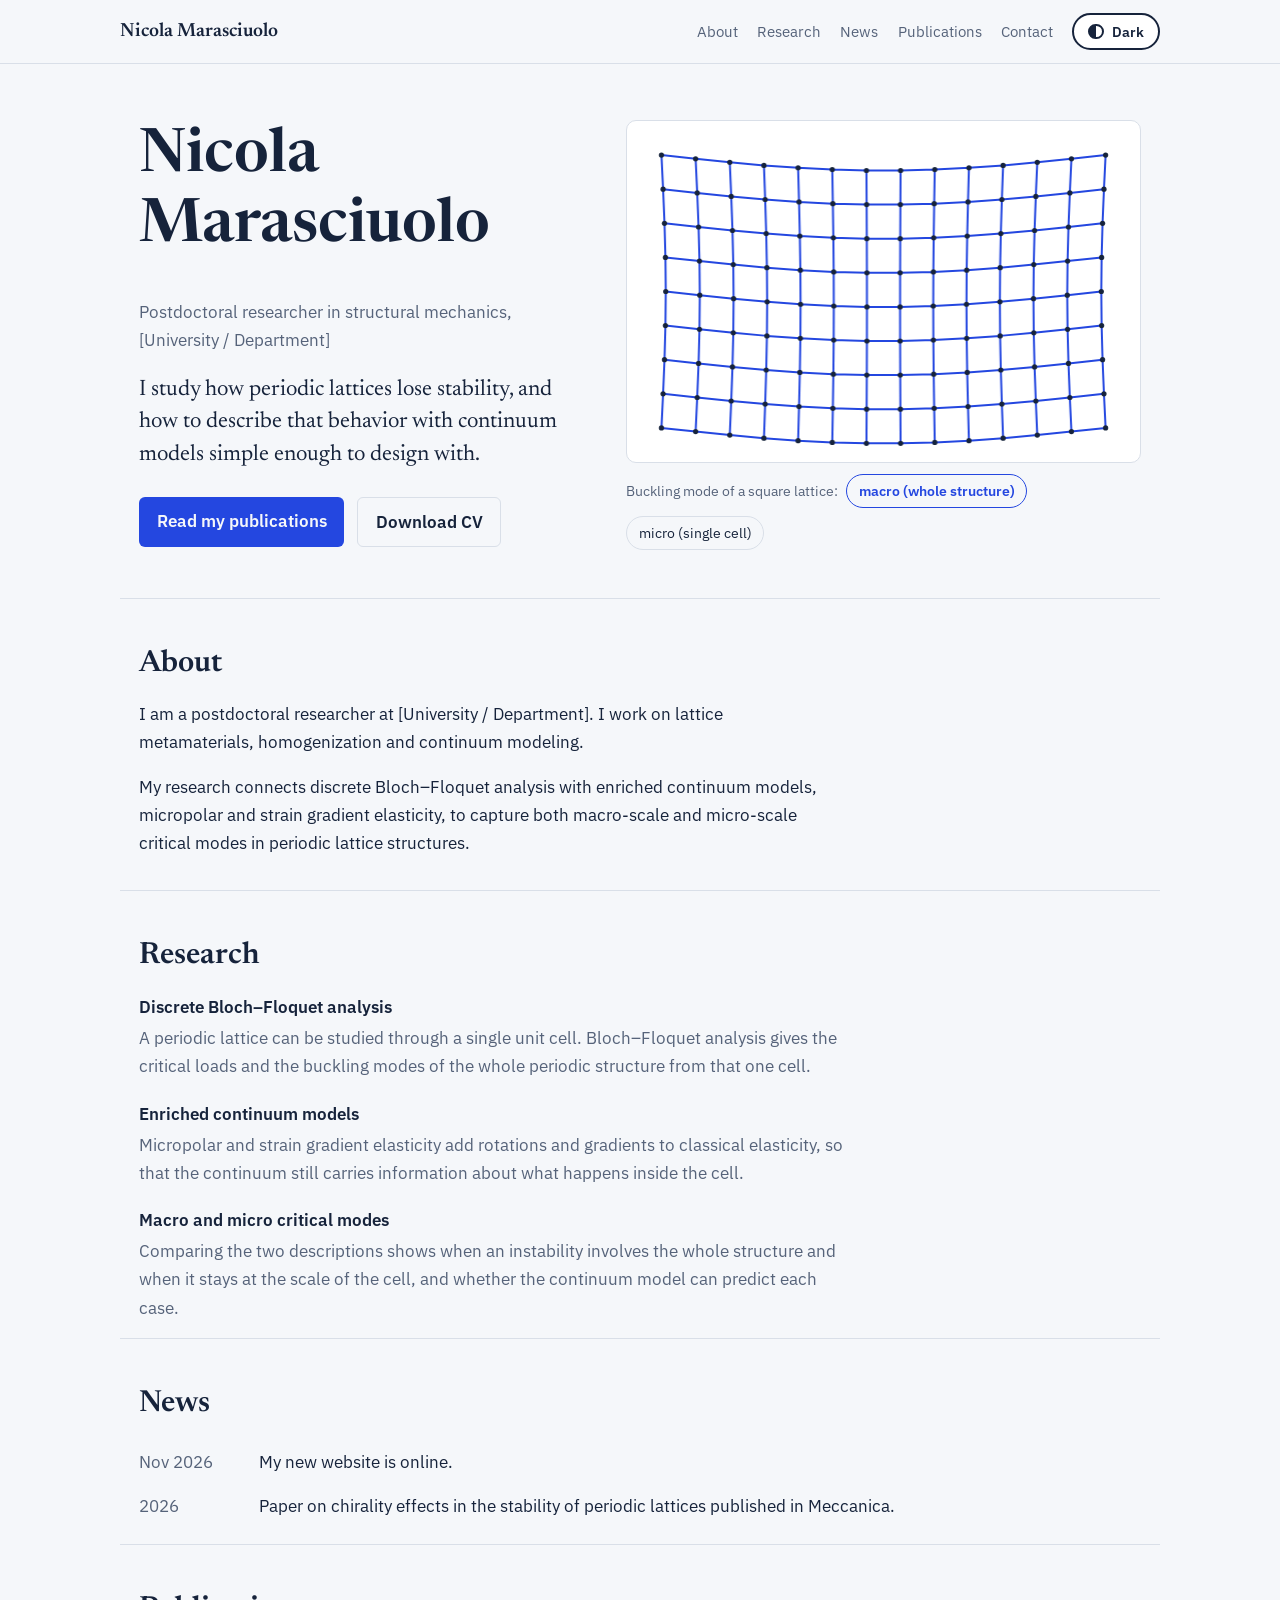
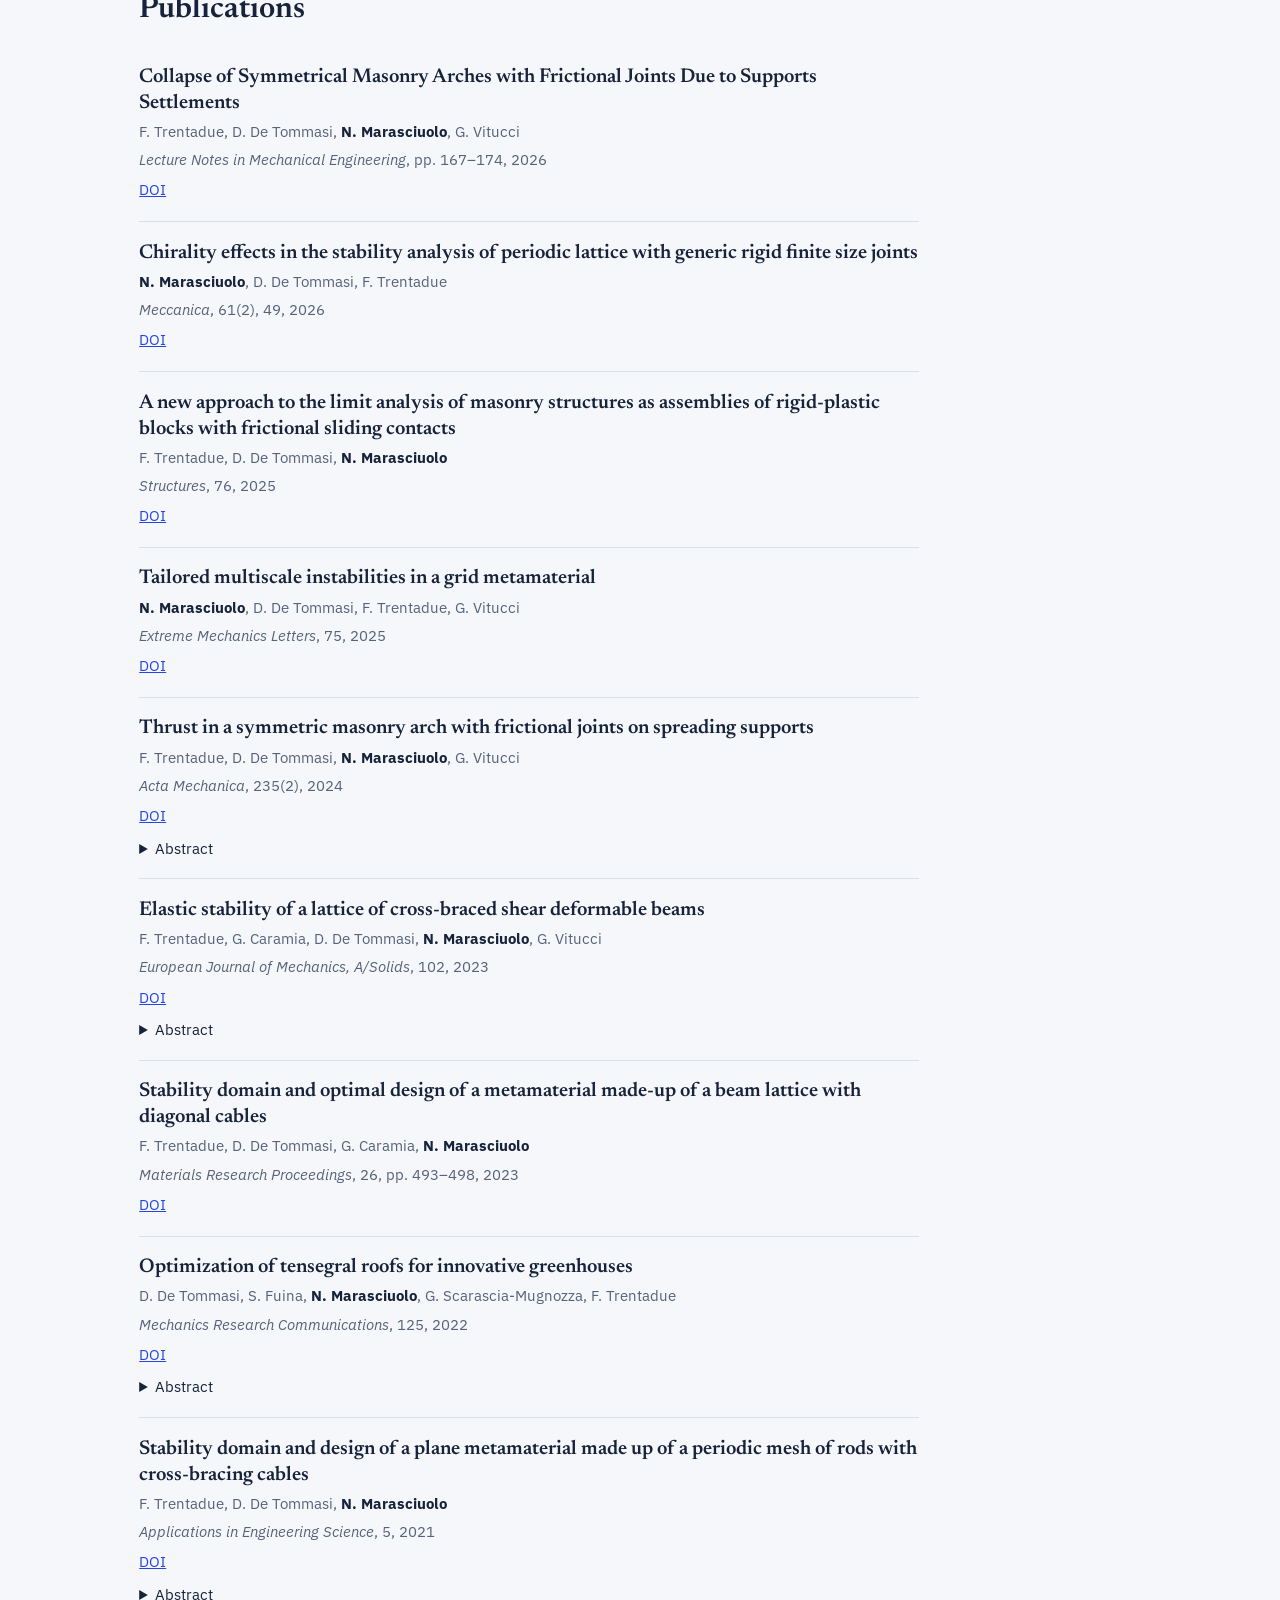
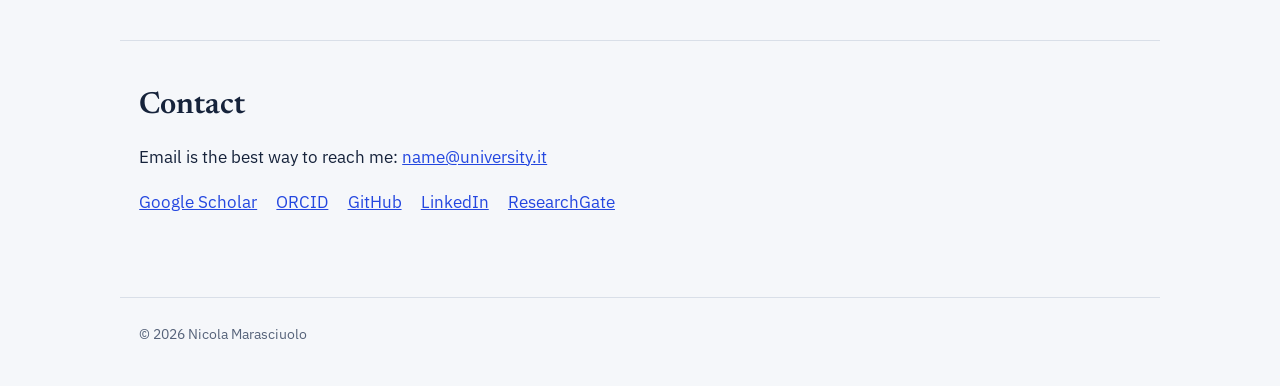
==== index.html @ 063fc4da "Add files via upload" ====
<!DOCTYPE html>
<html lang="en">
<head>
<meta charset="utf-8">
<meta name="viewport" content="width=device-width, initial-scale=1">
<title>Nicola Marasciuolo</title>
<meta name="description" content="Postdoctoral researcher in structural mechanics: lattice metamaterials, homogenization, continuum modeling.">
<script>try{document.documentElement.dataset.theme=localStorage.getItem("tema")||(matchMedia("(prefers-color-scheme:dark)").matches?"dark":"light")}catch(e){document.documentElement.dataset.theme="light"}</script>
<link rel="preconnect" href="https://fonts.googleapis.com">
<link rel="preconnect" href="https://fonts.gstatic.com" crossorigin>
<link href="https://fonts.googleapis.com/css2?family=IBM+Plex+Sans:wght@400;500;600&family=Newsreader:opsz,wght@6..72,400;6..72,600&display=swap" rel="stylesheet">
<link rel="stylesheet" href="style.css?v=3">
</head>
<body>
<header class="nav">
  <a class="brand" href="#top">Nicola Marasciuolo</a>
  <nav>
    <a href="#about">About</a>
    <a href="#research">Research</a>
    <a href="#news">News</a>
    <a href="#publications">Publications</a>
    <a href="#contact">Contact</a>
    <button id="theme" type="button" aria-label="Switch between light and dark theme"><span class="ico"></span><span id="theme-label">Dark</span></button>
  </nav>
</header>

<main id="top">
  <section class="hero">
    <div class="hero-text">
      <h1>Nicola Marasciuolo</h1>
      <p class="role">Postdoctoral researcher in structural mechanics, [University / Department]</p>
      <p class="lead">I study how periodic lattices lose stability, and how to describe that behavior with continuum models simple enough to design with.</p>
      <p class="actions">
        <a class="btn" href="#publications">Read my publications</a>
        <a class="btn ghost" href="assets/cv.pdf">Download CV</a>
      </p>
    </div>
    <figure class="hero-fig">
      <canvas id="lattice" role="img" aria-label="Animation of a square lattice buckling in a long-wavelength mode or in a cell-scale mode"></canvas>
      <figcaption>
        <span>Buckling mode of a square lattice:</span>
        <button class="mode macro" aria-pressed="true" data-mode="macro">macro (whole structure)</button>
        <button class="mode micro" aria-pressed="false" data-mode="micro">micro (single cell)</button>
      </figcaption>
    </figure>
  </section>

  <section id="about" class="block about">
    <h2>About</h2>
    <div class="about-grid">
      <img src="assets/img/foto.jpg" alt="Portrait of Nicola Marasciuolo" class="photo" onerror="this.style.display='none'">
      <div>
        <p>I am a postdoctoral researcher at [University / Department]. I work on lattice metamaterials, homogenization and continuum modeling.</p>
        <p>My research connects discrete Bloch–Floquet analysis with enriched continuum models, micropolar and strain gradient elasticity, to capture both macro-scale and micro-scale critical modes in periodic lattice structures.</p>
      </div>
    </div>
  </section>

  <section id="research" class="block">
    <h2>Research</h2>
    <dl class="topics">
      <dt>Discrete Bloch–Floquet analysis</dt>
      <dd>A periodic lattice can be studied through a single unit cell. Bloch–Floquet analysis gives the critical loads and the buckling modes of the whole periodic structure from that one cell.</dd>
      <dt>Enriched continuum models</dt>
      <dd>Micropolar and strain gradient elasticity add rotations and gradients to classical elasticity, so that the continuum still carries information about what happens inside the cell.</dd>
      <dt>Macro and micro critical modes</dt>
      <dd>Comparing the two descriptions shows when an instability involves the whole structure and when it stays at the scale of the cell, and whether the continuum model can predict each case.</dd>
    </dl>
  </section>

  <section id="news" class="block">
    <h2>News</h2>
    <ul id="news-list" class="news"></ul>
  </section>

  <section id="publications" class="block">
    <h2>Publications</h2>
    <ol id="pub-list" class="pubs"></ol>
  </section>

  <section id="contact" class="block">
    <h2>Contact</h2>
    <p>Email is the best way to reach me: <a href="mailto:name@university.it">name@university.it</a></p>
    <p class="links">
      <a href="https://scholar.google.com/">Google Scholar</a>
      <a href="https://orcid.org/">ORCID</a>
      <a href="https://github.com/">GitHub</a>
      <a href="https://www.linkedin.com/">LinkedIn</a>
      <a href="https://www.researchgate.net/">ResearchGate</a>
    </p>
  </section>
</main>

<footer>© <span id="year"></span> Nicola Marasciuolo</footer>
<script src="dati.js?v=3"></script>
<script src="script.js?v=3"></script>
</body>
</html>
---- style.css ----
:root{--bg:#F5F7FA;--panel:#FFFFFF;--ink:#16233B;--muted:#56637A;--line:#D9DFE8;--macro:#2447E0;--micro:#0C8F7E;--max:1040px}
[data-theme=dark]{--bg:#0F1726;--panel:#162037;--ink:#E7ECF6;--muted:#9AA7BF;--line:#26324D;--macro:#8AA4FF;--micro:#3FD1B8}
*{box-sizing:border-box}
html{scroll-behavior:smooth;scroll-padding-top:70px}
body{margin:0;background:var(--bg);color:var(--ink);font:400 1.0625rem/1.65 "IBM Plex Sans",system-ui,sans-serif}
a{color:var(--macro)}
a:focus-visible,button:focus-visible{outline:3px solid var(--macro);outline-offset:3px}
h1,h2{font-family:Newsreader,Georgia,serif;font-weight:600;line-height:1.15;margin:0 0 .6em}
h1{font-size:clamp(2.4rem,6vw,3.8rem)}
h2{font-size:1.9rem}
.nav{position:sticky;top:0;z-index:5;display:flex;justify-content:space-between;align-items:center;gap:1rem;flex-wrap:wrap;padding:.8rem max(1.2rem,calc((100% - var(--max))/2));background:var(--bg);border-bottom:1px solid var(--line)}
.brand{font-family:Newsreader,Georgia,serif;font-weight:600;font-size:1.2rem;color:var(--ink);text-decoration:none}
.nav nav{display:flex;gap:1.2rem;align-items:center;flex-wrap:wrap}
.nav nav a{color:var(--muted);text-decoration:none;font-size:.95rem}
.nav nav a:hover{color:var(--ink)}
#theme{display:inline-flex;align-items:center;gap:.5rem;font:inherit;font-size:.9rem;font-weight:600;padding:.3rem .9rem;border-radius:99px;border:2px solid var(--ink);background:var(--panel);color:var(--ink);cursor:pointer}
#theme:hover{border-color:var(--macro);color:var(--macro)}
#theme .ico{width:.95rem;height:.95rem;border-radius:50%;border:2px solid currentColor;background:linear-gradient(90deg,currentColor 50%,transparent 50%)}
main>section{max-width:var(--max);margin:0 auto;padding:0 1.2rem}
.hero{display:grid;grid-template-columns:1fr 1.15fr;gap:2.5rem;align-items:center;padding-top:3.5rem!important;padding-bottom:3rem!important}
.role{color:var(--muted);margin:0 0 1.2rem}
.lead{font-family:Newsreader,Georgia,serif;font-size:1.4rem;line-height:1.45;margin:0 0 1.6rem}
.actions{display:flex;gap:.8rem;flex-wrap:wrap;margin:0}
.btn{display:inline-block;padding:.65rem 1.1rem;border-radius:6px;background:var(--macro);color:var(--bg);font-weight:600;text-decoration:none}
.btn.ghost{background:transparent;color:var(--ink);border:1px solid var(--line)}
.btn:hover{filter:brightness(1.1)}
.hero-fig{margin:0}
#lattice{width:100%;aspect-ratio:3/2;display:block;background:var(--panel);border:1px solid var(--line);border-radius:10px}
figcaption{display:flex;flex-wrap:wrap;gap:.5rem;align-items:center;margin-top:.7rem;font-size:.9rem;color:var(--muted)}
.mode{font:inherit;font-size:.9rem;padding:.25rem .7rem;border-radius:99px;border:1px solid var(--line);background:transparent;color:var(--ink);cursor:pointer}
.mode.macro[aria-pressed=true]{border-color:var(--macro);color:var(--macro);font-weight:600}
.mode.micro[aria-pressed=true]{border-color:var(--micro);color:var(--micro);font-weight:600}
.block{padding-top:3rem!important;padding-bottom:1rem!important;border-top:1px solid var(--line)}
.about-grid{display:flex;gap:2rem;align-items:flex-start}
.about-grid p{margin-top:0;max-width:68ch}
.photo{width:180px;height:180px;object-fit:cover;border-radius:10px;flex:none}
.topics{margin:0;max-width:72ch}
.topics dt{font-weight:600;margin-top:1.2rem}
.topics dd{margin:.2rem 0 0;color:var(--muted)}
.news,.pubs{list-style:none;margin:0;padding:0;max-width:78ch}
.news li{display:grid;grid-template-columns:6.5rem 1fr;gap:1rem;padding:.5rem 0}
.news time{color:var(--muted)}
.pubs li{padding:1.1rem 0;border-bottom:1px solid var(--line)}
.pubs li:last-child{border-bottom:0}
.pub-title{font-family:Newsreader,Georgia,serif;font-size:1.25rem;font-weight:600;line-height:1.3}
.pub-meta{color:var(--muted);font-size:.95rem;margin:.2rem 0}
.pub-meta strong{color:var(--ink)}
.pub-links a{margin-right:1rem;font-size:.95rem}
details{margin-top:.4rem;color:var(--muted);font-size:.95rem}
summary{cursor:pointer;color:var(--ink)}
.links{display:flex;gap:1.2rem;flex-wrap:wrap}
footer{max-width:var(--max);margin:3rem auto 0;padding:1.5rem 1.2rem 2.5rem;color:var(--muted);font-size:.9rem;border-top:1px solid var(--line)}
@media (max-width:760px){.hero{grid-template-columns:1fr}.about-grid{flex-direction:column}.news li{grid-template-columns:1fr;gap:0}}
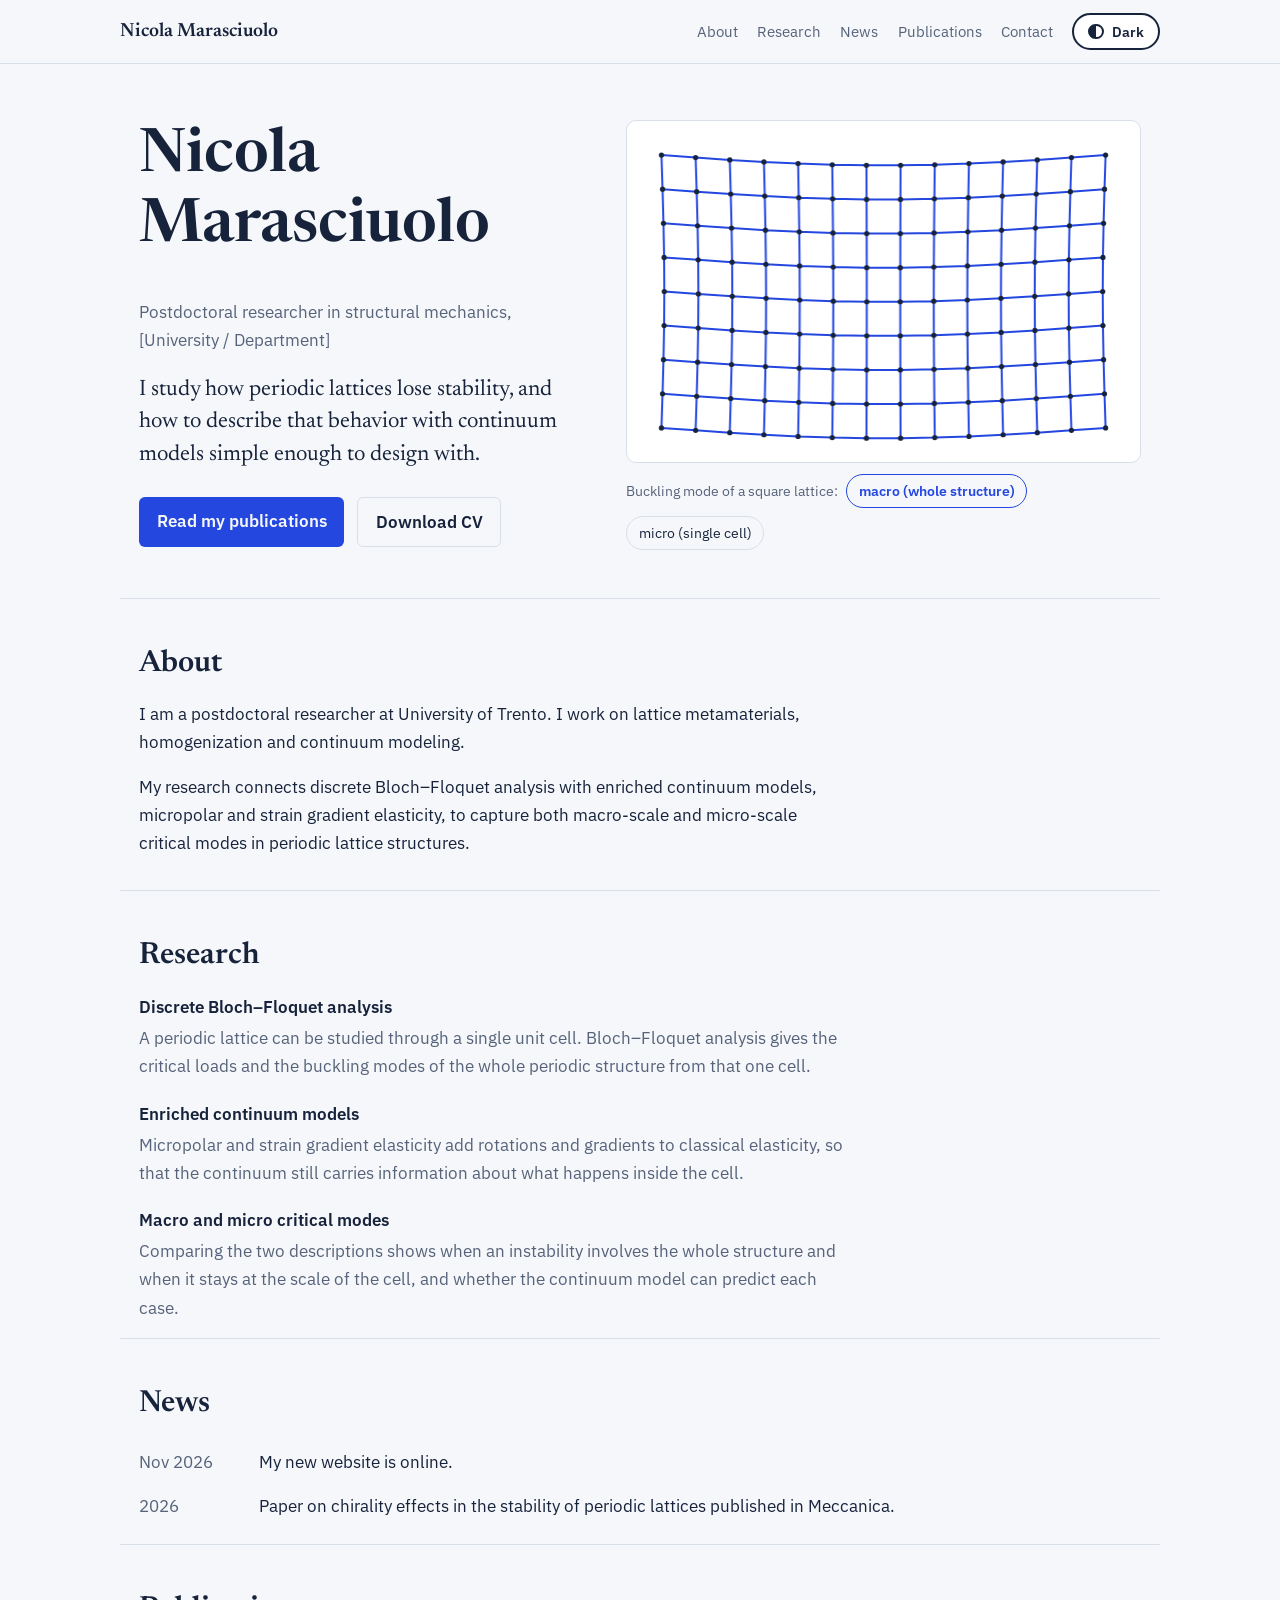
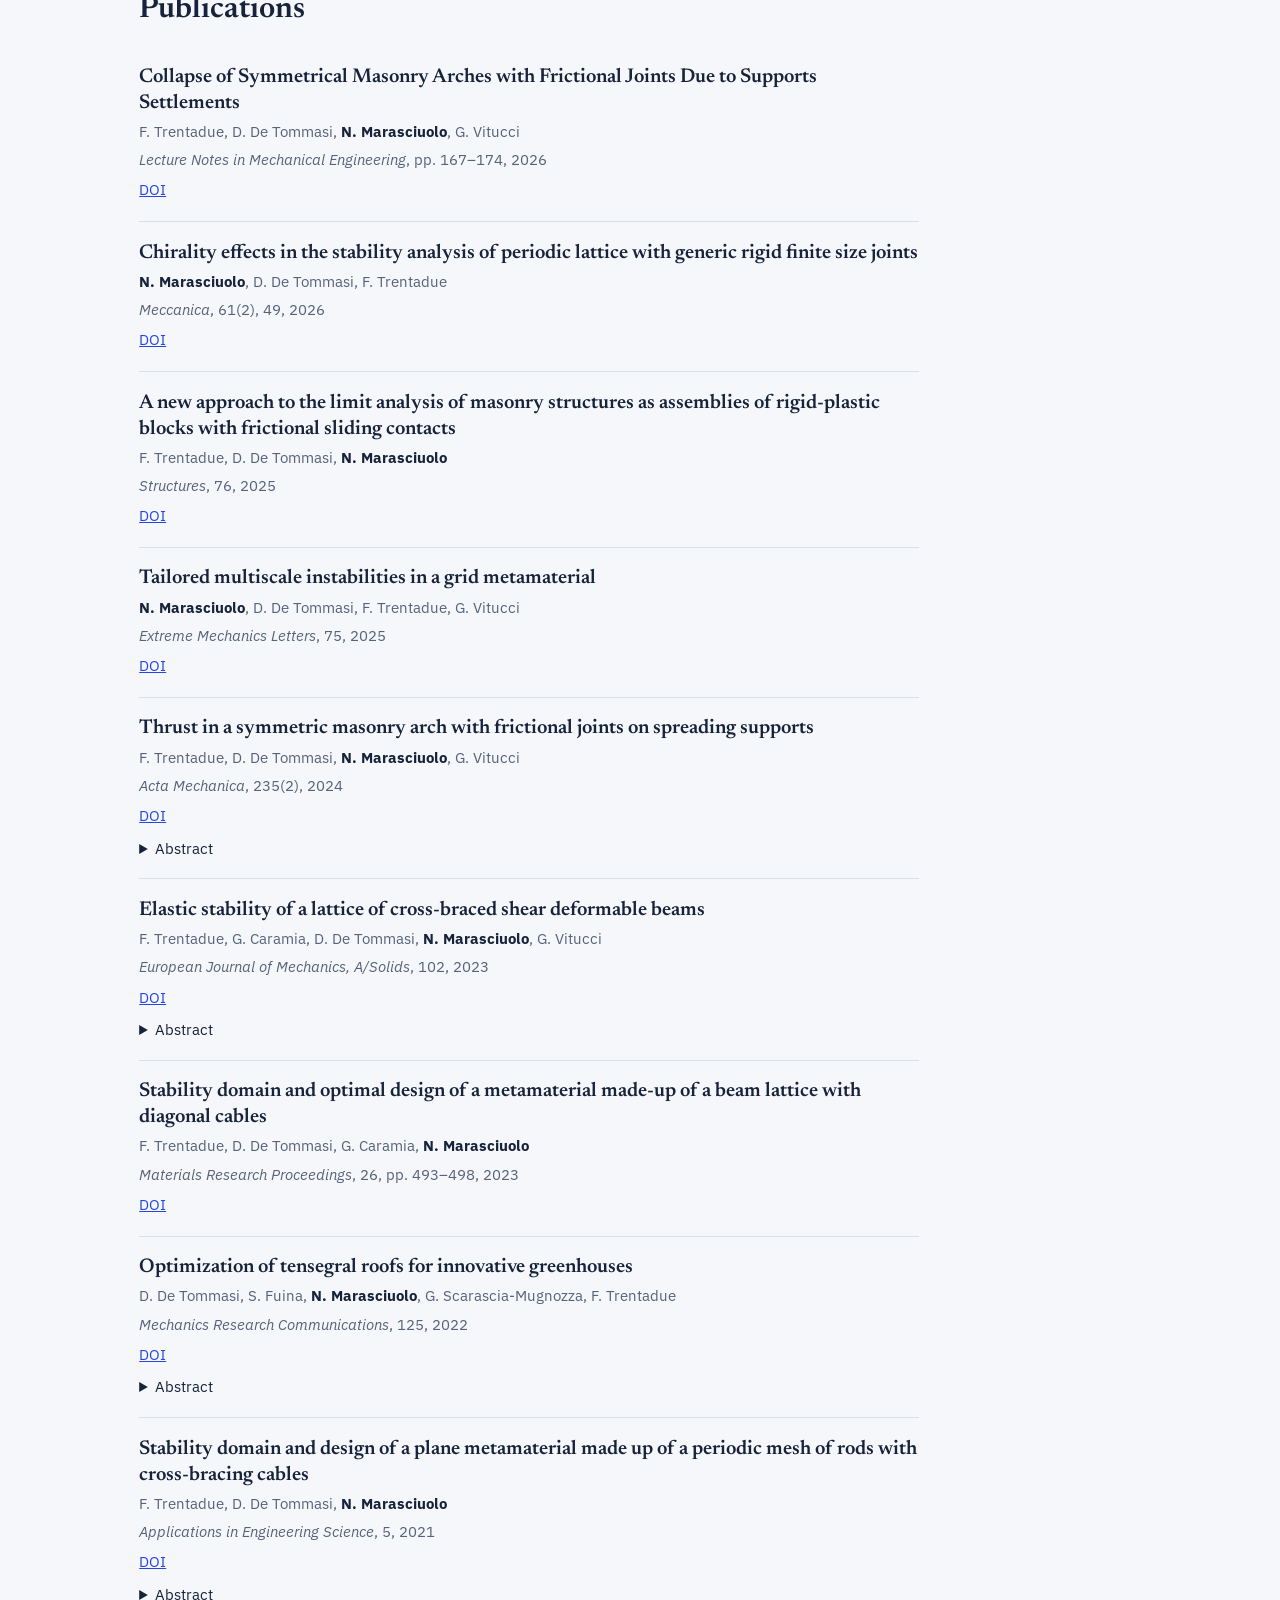
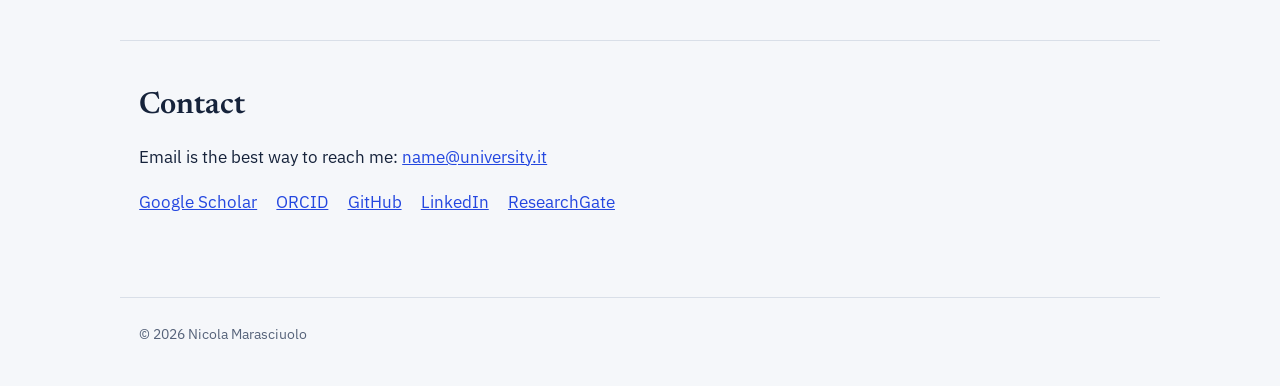
==== commit 5efd13cd: "Add files via upload" ====
--- a/index.html
+++ b/index.html
@@ -50,7 +50,7 @@
     <div class="about-grid">
       <img src="assets/img/foto.jpg" alt="Portrait of Nicola Marasciuolo" class="photo" onerror="this.style.display='none'">
       <div>
-        <p>I am a postdoctoral researcher at [University / Department]. I work on lattice metamaterials, homogenization and continuum modeling.</p>
+        <p>I am a postdoctoral researcher at University of Trento. I work on lattice metamaterials, homogenization and continuum modeling.</p>
         <p>My research connects discrete Bloch–Floquet analysis with enriched continuum models, micropolar and strain gradient elasticity, to capture both macro-scale and micro-scale critical modes in periodic lattice structures.</p>
       </div>
     </div>
@@ -82,11 +82,11 @@
     <h2>Contact</h2>
     <p>Email is the best way to reach me: <a href="mailto:name@university.it">name@university.it</a></p>
     <p class="links">
-      <a href="https://scholar.google.com/">Google Scholar</a>
-      <a href="https://orcid.org/">ORCID</a>
-      <a href="https://github.com/">GitHub</a>
-      <a href="https://www.linkedin.com/">LinkedIn</a>
-      <a href="https://www.researchgate.net/">ResearchGate</a>
+      <a href="https://scholar.google.com/citations?user=6_VzYNsAAAAJ&hl=en&oi=ao/">Google Scholar</a>
+      <a href="https://orcid.org/0000-0002-2807-3899">ORCID</a>
+      <a href="https://github.com/NicolaMarasciuolo">GitHub</a>
+      <a href="https://www.linkedin.com/in/nicola-marasciuolo-9916451b7/">LinkedIn</a>
+      <a href="https://www.researchgate.net/profile/Nicola-Marasciuolo?ev=hdr_xprf/">ResearchGate</a>
     </p>
   </section>
 </main>
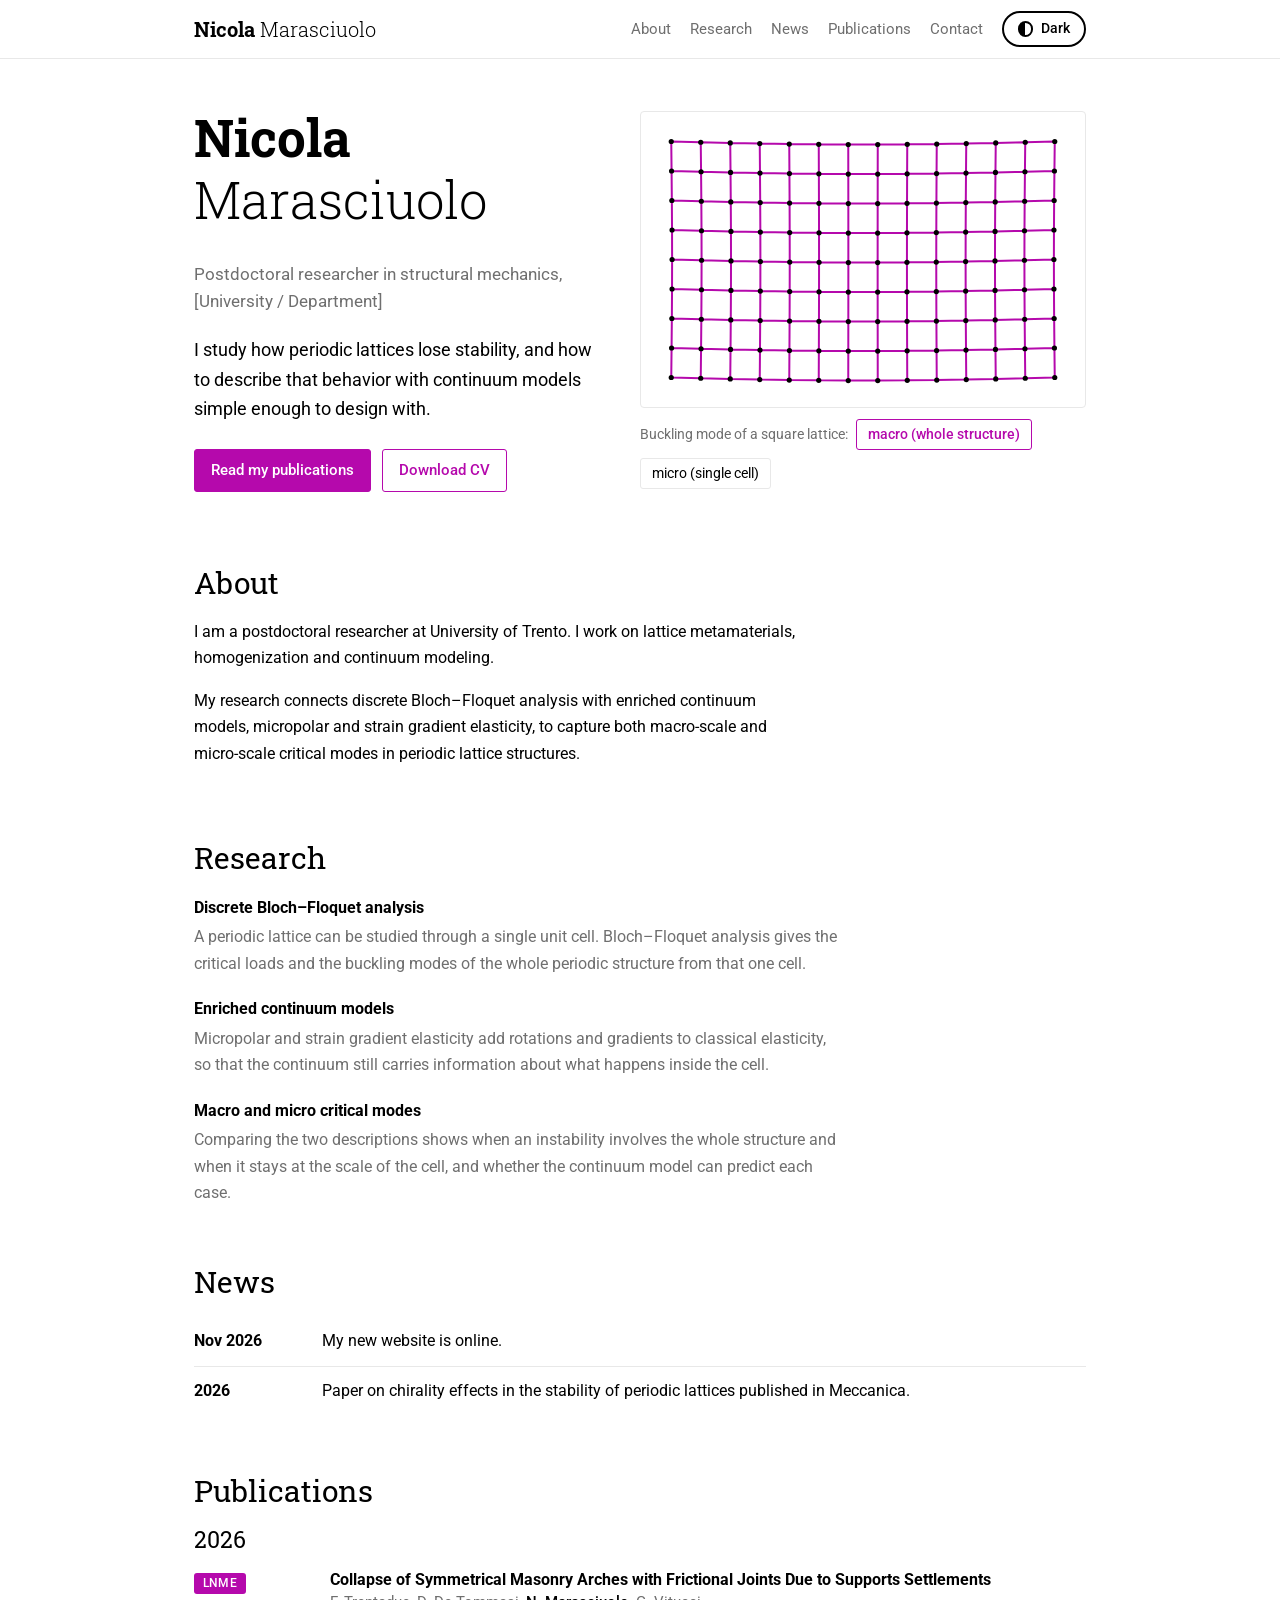
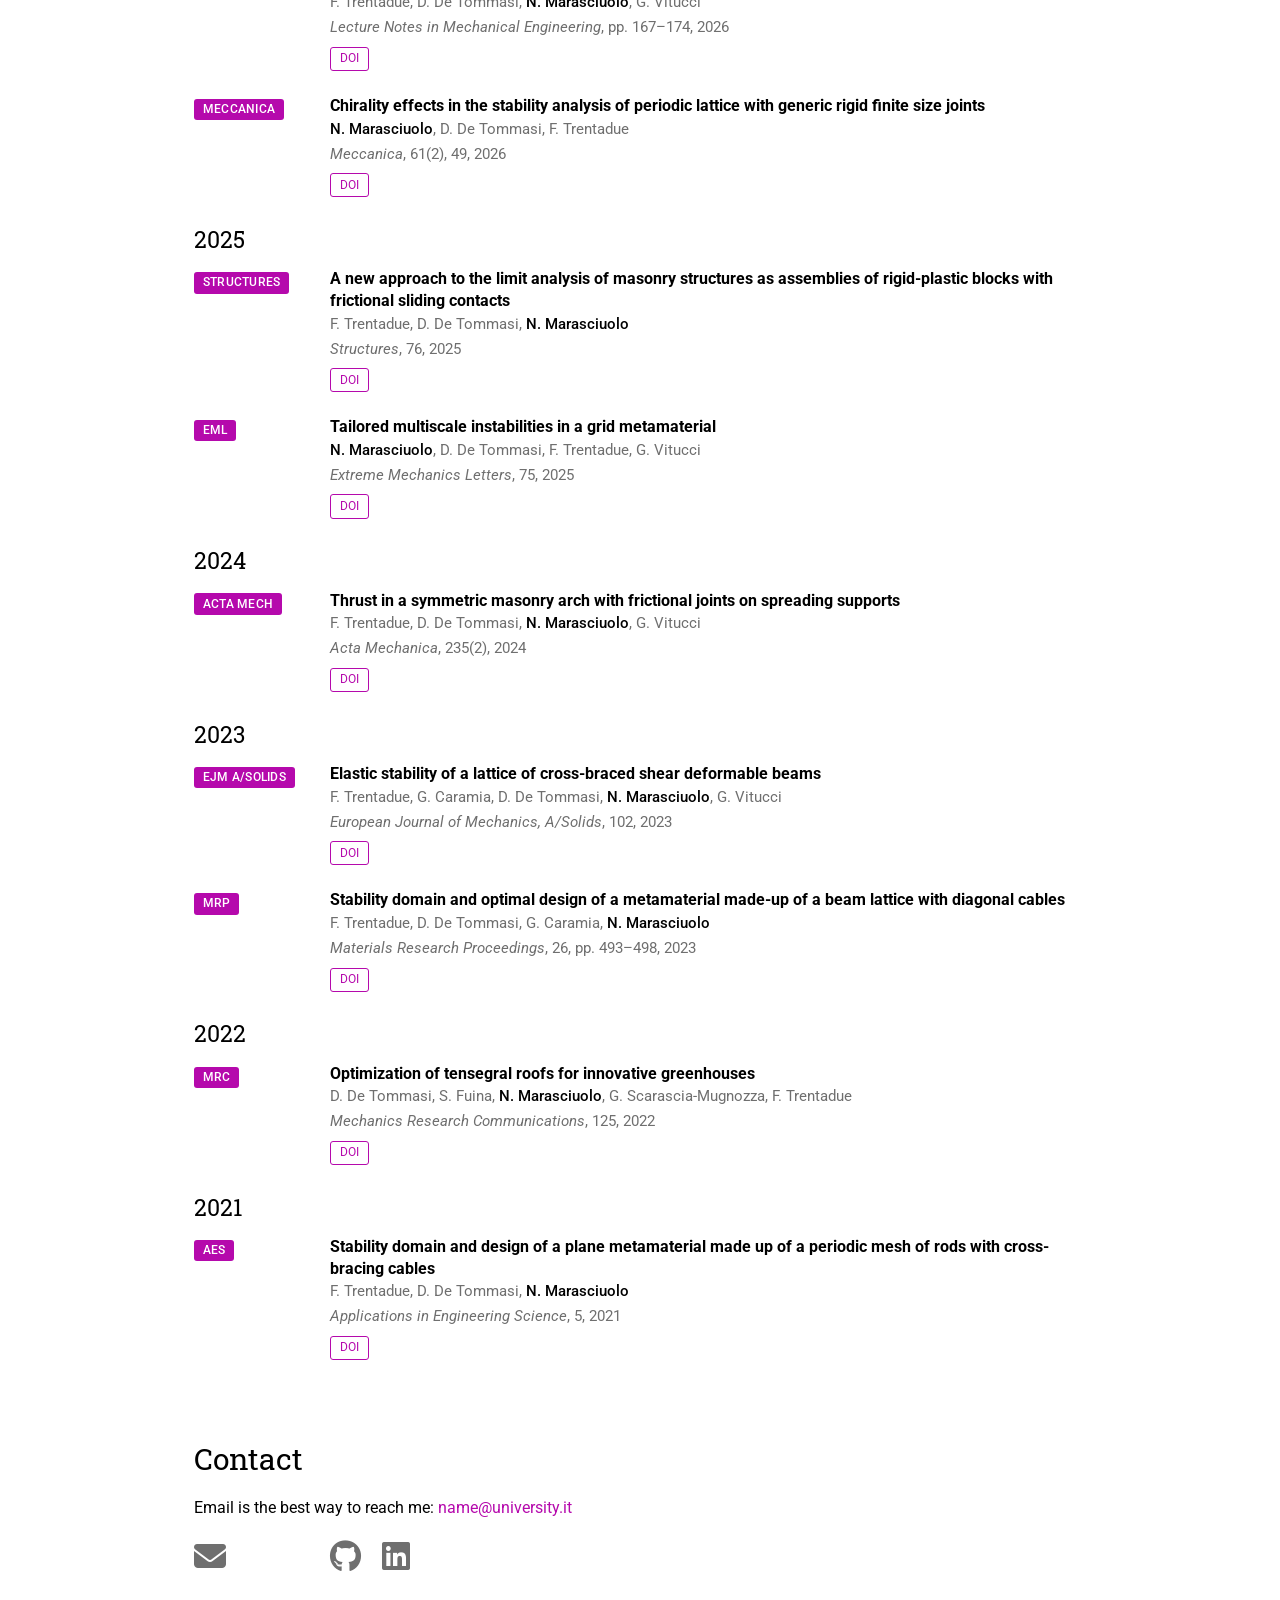
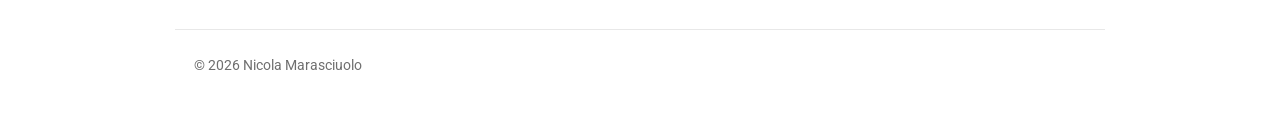
==== commit d14c0f92: "Add files via upload" ====
--- a/index.html
+++ b/index.html
@@ -8,12 +8,14 @@
 <script>try{document.documentElement.dataset.theme=localStorage.getItem("tema")||(matchMedia("(prefers-color-scheme:dark)").matches?"dark":"light")}catch(e){document.documentElement.dataset.theme="light"}</script>
 <link rel="preconnect" href="https://fonts.googleapis.com">
 <link rel="preconnect" href="https://fonts.gstatic.com" crossorigin>
-<link href="https://fonts.googleapis.com/css2?family=IBM+Plex+Sans:wght@400;500;600&family=Newsreader:opsz,wght@6..72,400;6..72,600&display=swap" rel="stylesheet">
-<link rel="stylesheet" href="style.css?v=3">
+<link href="https://fonts.googleapis.com/css2?family=Roboto:wght@300;400;500;700&family=Roboto+Slab:wght@300;400;700&display=swap" rel="stylesheet">
+<link rel="stylesheet" href="https://cdnjs.cloudflare.com/ajax/libs/academicons/1.9.4/css/academicons.min.css">
+<link rel="stylesheet" href="https://cdnjs.cloudflare.com/ajax/libs/font-awesome/6.5.2/css/all.min.css">
+<link rel="stylesheet" href="style.css?v=4">
 </head>
 <body>
 <header class="nav">
-  <a class="brand" href="#top">Nicola Marasciuolo</a>
+  <a class="brand" href="#top"><b>Nicola</b> Marasciuolo</a>
   <nav>
     <a href="#about">About</a>
     <a href="#research">Research</a>
@@ -27,7 +29,7 @@
 <main id="top">
   <section class="hero">
     <div class="hero-text">
-      <h1>Nicola Marasciuolo</h1>
+      <h1><b>Nicola</b> Marasciuolo</h1>
       <p class="role">Postdoctoral researcher in structural mechanics, [University / Department]</p>
       <p class="lead">I study how periodic lattices lose stability, and how to describe that behavior with continuum models simple enough to design with.</p>
       <p class="actions">
@@ -75,24 +77,26 @@
 
   <section id="publications" class="block">
     <h2>Publications</h2>
-    <ol id="pub-list" class="pubs"></ol>
+    <div id="pub-list" class="pubs"></div>
   </section>
 
   <section id="contact" class="block">
     <h2>Contact</h2>
     <p>Email is the best way to reach me: <a href="mailto:name@university.it">name@university.it</a></p>
-    <p class="links">
-      <a href="https://scholar.google.com/citations?user=6_VzYNsAAAAJ&hl=en&oi=ao/">Google Scholar</a>
-      <a href="https://orcid.org/0000-0002-2807-3899">ORCID</a>
-      <a href="https://github.com/NicolaMarasciuolo">GitHub</a>
-      <a href="https://www.linkedin.com/in/nicola-marasciuolo-9916451b7/">LinkedIn</a>
-      <a href="https://www.researchgate.net/profile/Nicola-Marasciuolo?ev=hdr_xprf/">ResearchGate</a>
-    </p>
+    <ul class="social">
+      <li><a href="mailto:name@university.it" title="Email" aria-label="Email"><i class="fa-solid fa-envelope"></i></a></li>
+      <li><a href="https://scholar.google.com/citations?user=6_VzYNsAAAAJ&amp;hl=en&amp;oi=ao" title="Google Scholar" aria-label="Google Scholar"><i class="ai ai-google-scholar"></i></a></li>
+      <li><a href="https://orcid.org/0000-0002-2807-3899" title="ORCID" aria-label="ORCID"><i class="ai ai-orcid"></i></a></li>
+      <li><a href="https://www.researchgate.net/profile/Nicola-Marasciuolo?ev=hdr_xprf" title="ResearchGate" aria-label="ResearchGate"><i class="ai ai-researchgate"></i></a></li>
+      <li><a href="https://www.scopus.com/" title="Scopus" aria-label="Scopus"><i class="ai ai-scopus"></i></a></li>
+      <li><a href="https://github.com/NicolaMarasciuolo" title="GitHub" aria-label="GitHub"><i class="fa-brands fa-github"></i></a></li>
+      <li><a href="https://www.linkedin.com/in/nicola-marasciuolo-9916451b7/" title="LinkedIn" aria-label="LinkedIn"><i class="fa-brands fa-linkedin"></i></a></li>
+    </ul>
   </section>
 </main>
 
 <footer>© <span id="year"></span> Nicola Marasciuolo</footer>
-<script src="dati.js?v=3"></script>
-<script src="script.js?v=3"></script>
+<script src="dati.js?v=4"></script>
+<script src="script.js?v=4"></script>
 </body>
 </html>
--- a/style.css
+++ b/style.css
@@ -1,53 +1,63 @@
-:root{--bg:#F5F7FA;--panel:#FFFFFF;--ink:#16233B;--muted:#56637A;--line:#D9DFE8;--macro:#2447E0;--micro:#0C8F7E;--max:1040px}
-[data-theme=dark]{--bg:#0F1726;--panel:#162037;--ink:#E7ECF6;--muted:#9AA7BF;--line:#26324D;--macro:#8AA4FF;--micro:#3FD1B8}
+:root{--bg:#FFFFFF;--panel:#FFFFFF;--ink:#000000;--muted:#6F6F6F;--line:#E8E8E8;--macro:#B509AC;--micro:#2698BA;--max:930px}
+[data-theme=dark]{--bg:#1C1C1D;--panel:#212529;--ink:#C9C9C9;--muted:#9A9A9A;--line:#424246;--macro:#2698BA;--micro:#E08BDC}
 *{box-sizing:border-box}
+[hidden]{display:none!important}
 html{scroll-behavior:smooth;scroll-padding-top:70px}
-body{margin:0;background:var(--bg);color:var(--ink);font:400 1.0625rem/1.65 "IBM Plex Sans",system-ui,sans-serif}
-a{color:var(--macro)}
+body{margin:0;background:var(--bg);color:var(--ink);font:400 1rem/1.65 Roboto,system-ui,sans-serif}
+a{color:var(--macro);text-decoration:none}
+a:hover{text-decoration:underline}
 a:focus-visible,button:focus-visible{outline:3px solid var(--macro);outline-offset:3px}
-h1,h2{font-family:Newsreader,Georgia,serif;font-weight:600;line-height:1.15;margin:0 0 .6em}
-h1{font-size:clamp(2.4rem,6vw,3.8rem)}
-h2{font-size:1.9rem}
-.nav{position:sticky;top:0;z-index:5;display:flex;justify-content:space-between;align-items:center;gap:1rem;flex-wrap:wrap;padding:.8rem max(1.2rem,calc((100% - var(--max))/2));background:var(--bg);border-bottom:1px solid var(--line)}
-.brand{font-family:Newsreader,Georgia,serif;font-weight:600;font-size:1.2rem;color:var(--ink);text-decoration:none}
+h1,h2,h3{font-family:"Roboto Slab",Georgia,serif;font-weight:300;line-height:1.2;margin:0 0 .6em}
+h1 b,.brand b{font-weight:700}
+h1{font-size:clamp(2.2rem,5.5vw,3.2rem)}
+h2{font-size:1.9rem;font-weight:400}
+.nav{position:sticky;top:0;z-index:5;display:flex;justify-content:space-between;align-items:center;gap:1rem;flex-wrap:wrap;padding:.7rem max(1.2rem,calc((100% - var(--max))/2 + 1.2rem));background:var(--bg);border-bottom:1px solid var(--line)}
+.brand{font-family:"Roboto Slab",Georgia,serif;font-weight:300;font-size:1.25rem;color:var(--ink)}
+.brand:hover{text-decoration:none}
 .nav nav{display:flex;gap:1.2rem;align-items:center;flex-wrap:wrap}
-.nav nav a{color:var(--muted);text-decoration:none;font-size:.95rem}
-.nav nav a:hover{color:var(--ink)}
-#theme{display:inline-flex;align-items:center;gap:.5rem;font:inherit;font-size:.9rem;font-weight:600;padding:.3rem .9rem;border-radius:99px;border:2px solid var(--ink);background:var(--panel);color:var(--ink);cursor:pointer}
+.nav nav a{color:var(--muted);font-size:.95rem}
+.nav nav a:hover{color:var(--macro);text-decoration:none}
+#theme{display:inline-flex;align-items:center;gap:.5rem;font:inherit;font-size:.9rem;font-weight:500;padding:.25rem .85rem;border-radius:99px;border:2px solid var(--ink);background:var(--panel);color:var(--ink);cursor:pointer}
 #theme:hover{border-color:var(--macro);color:var(--macro)}
 #theme .ico{width:.95rem;height:.95rem;border-radius:50%;border:2px solid currentColor;background:linear-gradient(90deg,currentColor 50%,transparent 50%)}
 main>section{max-width:var(--max);margin:0 auto;padding:0 1.2rem}
-.hero{display:grid;grid-template-columns:1fr 1.15fr;gap:2.5rem;align-items:center;padding-top:3.5rem!important;padding-bottom:3rem!important}
-.role{color:var(--muted);margin:0 0 1.2rem}
-.lead{font-family:Newsreader,Georgia,serif;font-size:1.4rem;line-height:1.45;margin:0 0 1.6rem}
-.actions{display:flex;gap:.8rem;flex-wrap:wrap;margin:0}
-.btn{display:inline-block;padding:.65rem 1.1rem;border-radius:6px;background:var(--macro);color:var(--bg);font-weight:600;text-decoration:none}
-.btn.ghost{background:transparent;color:var(--ink);border:1px solid var(--line)}
-.btn:hover{filter:brightness(1.1)}
+.hero{display:grid;grid-template-columns:1fr 1.1fr;gap:2.5rem;align-items:center;padding-top:3rem!important;padding-bottom:1rem!important}
+.role{color:var(--muted);margin:0 0 1.2rem;font-size:1.05rem}
+.lead{font-size:1.15rem;line-height:1.6;margin:0 0 1.6rem}
+.actions{display:flex;gap:.7rem;flex-wrap:wrap;margin:0}
+.btn{display:inline-block;padding:.5rem 1rem;border-radius:3px;border:1px solid var(--macro);background:var(--macro);color:#fff;font-weight:500;font-size:.95rem}
+.btn.ghost{background:transparent;color:var(--macro)}
+.btn:hover{background:var(--macro);color:#fff;text-decoration:none;filter:brightness(1.12)}
 .hero-fig{margin:0}
-#lattice{width:100%;aspect-ratio:3/2;display:block;background:var(--panel);border:1px solid var(--line);border-radius:10px}
+#lattice{width:100%;aspect-ratio:3/2;display:block;background:var(--panel);border:1px solid var(--line);border-radius:4px}
 figcaption{display:flex;flex-wrap:wrap;gap:.5rem;align-items:center;margin-top:.7rem;font-size:.9rem;color:var(--muted)}
-.mode{font:inherit;font-size:.9rem;padding:.25rem .7rem;border-radius:99px;border:1px solid var(--line);background:transparent;color:var(--ink);cursor:pointer}
-.mode.macro[aria-pressed=true]{border-color:var(--macro);color:var(--macro);font-weight:600}
-.mode.micro[aria-pressed=true]{border-color:var(--micro);color:var(--micro);font-weight:600}
-.block{padding-top:3rem!important;padding-bottom:1rem!important;border-top:1px solid var(--line)}
+.mode{font:inherit;font-size:.85rem;padding:.2rem .7rem;border-radius:3px;border:1px solid var(--line);background:transparent;color:var(--ink);cursor:pointer}
+.mode.macro[aria-pressed=true]{border-color:var(--macro);color:var(--macro);font-weight:500}
+.mode.micro[aria-pressed=true]{border-color:var(--micro);color:var(--micro);font-weight:500}
+.block{padding-top:3.5rem!important}
 .about-grid{display:flex;gap:2rem;align-items:flex-start}
 .about-grid p{margin-top:0;max-width:68ch}
-.photo{width:180px;height:180px;object-fit:cover;border-radius:10px;flex:none}
+.photo{width:180px;height:180px;object-fit:cover;border-radius:4px;flex:none}
 .topics{margin:0;max-width:72ch}
-.topics dt{font-weight:600;margin-top:1.2rem}
+.topics dt{font-weight:700;margin-top:1.2rem}
 .topics dd{margin:.2rem 0 0;color:var(--muted)}
-.news,.pubs{list-style:none;margin:0;padding:0;max-width:78ch}
-.news li{display:grid;grid-template-columns:6.5rem 1fr;gap:1rem;padding:.5rem 0}
-.news time{color:var(--muted)}
-.pubs li{padding:1.1rem 0;border-bottom:1px solid var(--line)}
-.pubs li:last-child{border-bottom:0}
-.pub-title{font-family:Newsreader,Georgia,serif;font-size:1.25rem;font-weight:600;line-height:1.3}
-.pub-meta{color:var(--muted);font-size:.95rem;margin:.2rem 0}
-.pub-meta strong{color:var(--ink)}
-.pub-links a{margin-right:1rem;font-size:.95rem}
-details{margin-top:.4rem;color:var(--muted);font-size:.95rem}
-summary{cursor:pointer;color:var(--ink)}
-.links{display:flex;gap:1.2rem;flex-wrap:wrap}
-footer{max-width:var(--max);margin:3rem auto 0;padding:1.5rem 1.2rem 2.5rem;color:var(--muted);font-size:.9rem;border-top:1px solid var(--line)}
-@media (max-width:760px){.hero{grid-template-columns:1fr}.about-grid{flex-direction:column}.news li{grid-template-columns:1fr;gap:0}}
+.news,.pubs{list-style:none;margin:0;padding:0}
+.news li{display:grid;grid-template-columns:7rem 1fr;gap:1rem;padding:.7rem 0;border-top:1px solid var(--line)}
+.news li:first-child{border-top:0}
+.news time{font-weight:700}
+h3.year{font-size:1.45rem;font-weight:400;margin:1.8rem 0 .9rem}
+h3.year:first-child{margin-top:0}
+.bib{list-style:none;margin:0;padding:0}
+.bib li{display:grid;grid-template-columns:7.5rem 1fr;gap:1rem;margin-bottom:1.5rem}
+.badge{display:inline-block;max-width:100%;background:var(--macro);color:#fff;font-size:.72rem;font-weight:500;line-height:1.3;padding:.2rem .55rem;border-radius:3px;text-transform:uppercase;letter-spacing:.02em}
+.pub-title{font-weight:700;line-height:1.35}
+.pub-meta{color:var(--muted);font-size:.95rem}
+.pub-meta .me{color:var(--ink);font-weight:500}
+.pub-links a,.pub-links button{display:inline-block;font:inherit;font-size:.72rem;text-transform:uppercase;padding:.1rem .55rem;margin:.4rem .4rem 0 0;border:1px solid var(--macro);border-radius:3px;background:transparent;color:var(--macro);cursor:pointer}
+.pub-links a:hover,.pub-links button:hover{background:var(--macro);color:#fff;text-decoration:none}
+.abstract{margin-top:.7rem;padding:.8rem 1rem;border:1px solid var(--line);border-radius:4px;font-size:.92rem;color:var(--muted)}
+.social{list-style:none;display:flex;flex-wrap:wrap;gap:1.3rem;margin:1.2rem 0 0;padding:0}
+.social a{display:block;font-size:2rem;line-height:1;color:var(--muted)}
+.social a:hover{color:var(--macro);text-decoration:none}
+footer{max-width:var(--max);margin:3.5rem auto 0;padding:1.5rem 1.2rem 2.5rem;color:var(--muted);font-size:.9rem;border-top:1px solid var(--line)}
+@media (max-width:760px){.hero{grid-template-columns:1fr}.about-grid{flex-direction:column}.news li{grid-template-columns:1fr;gap:0}.bib li{grid-template-columns:1fr;gap:.3rem}}
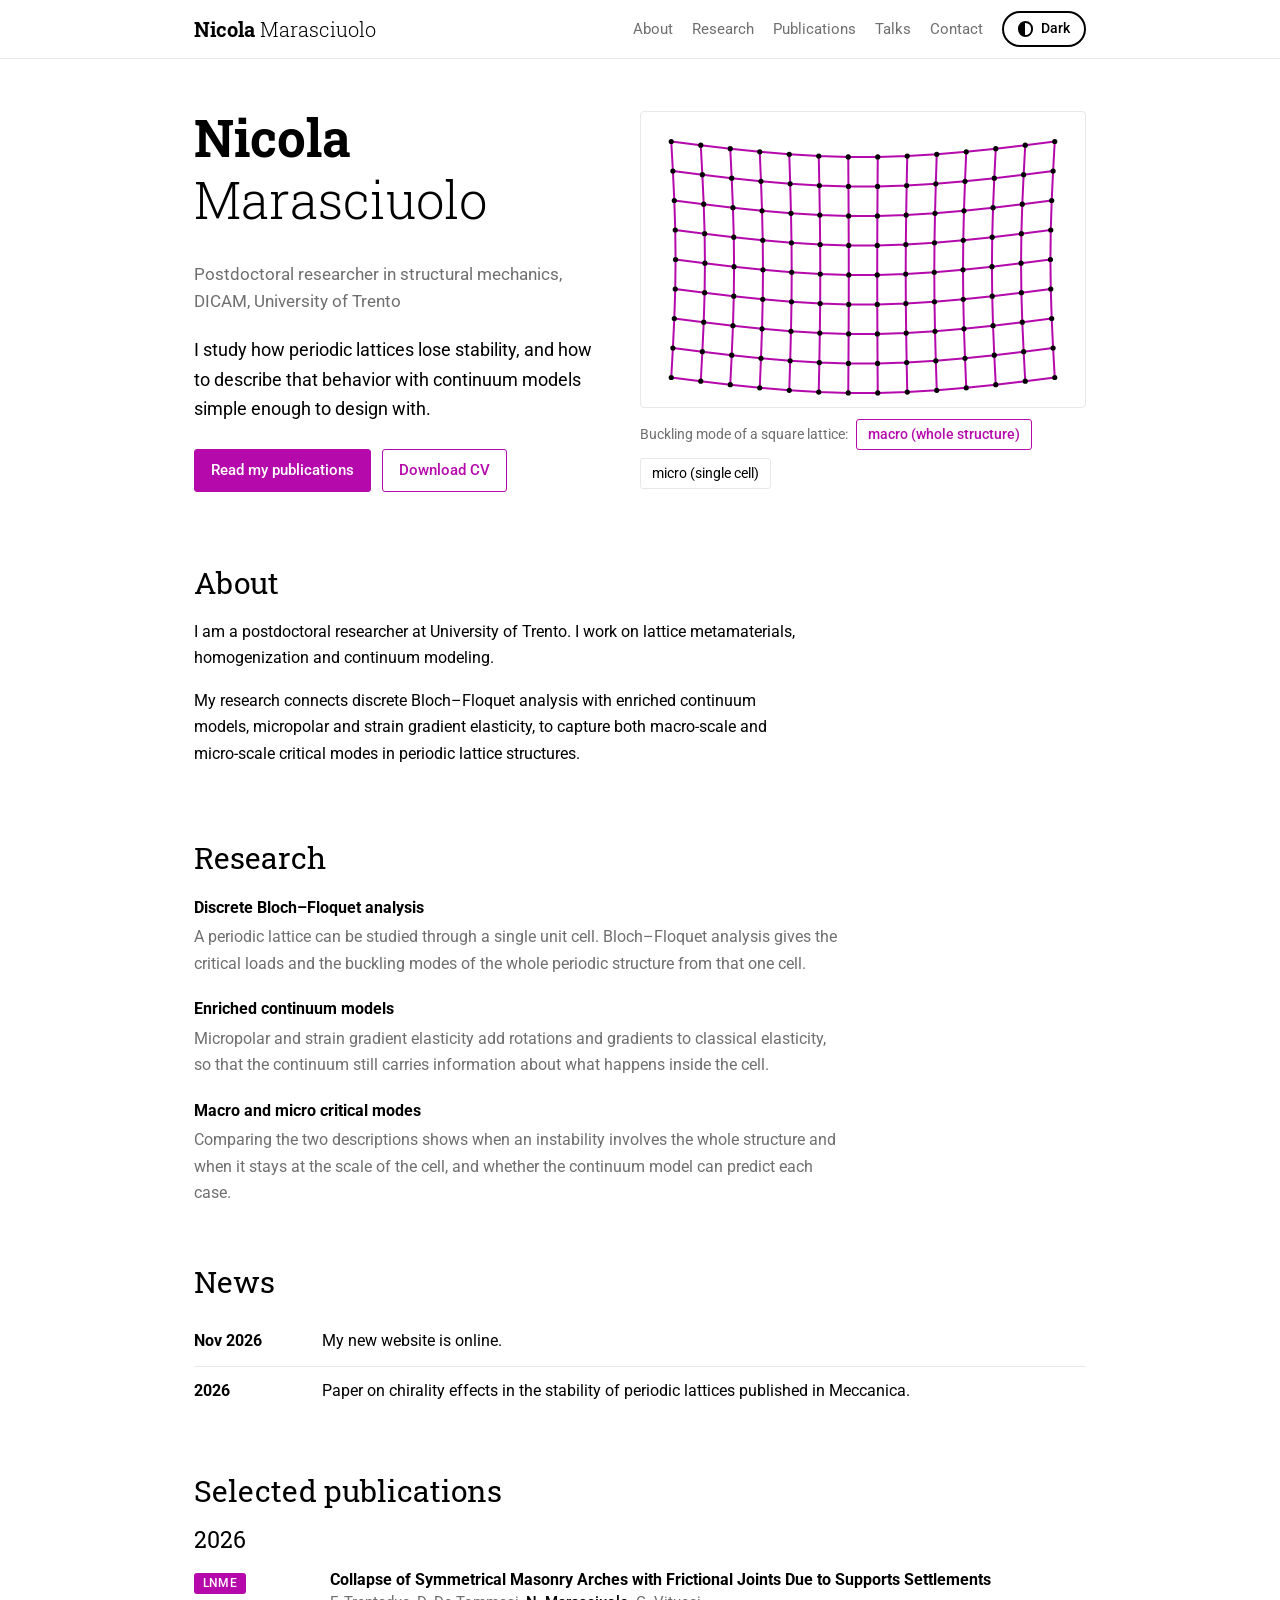
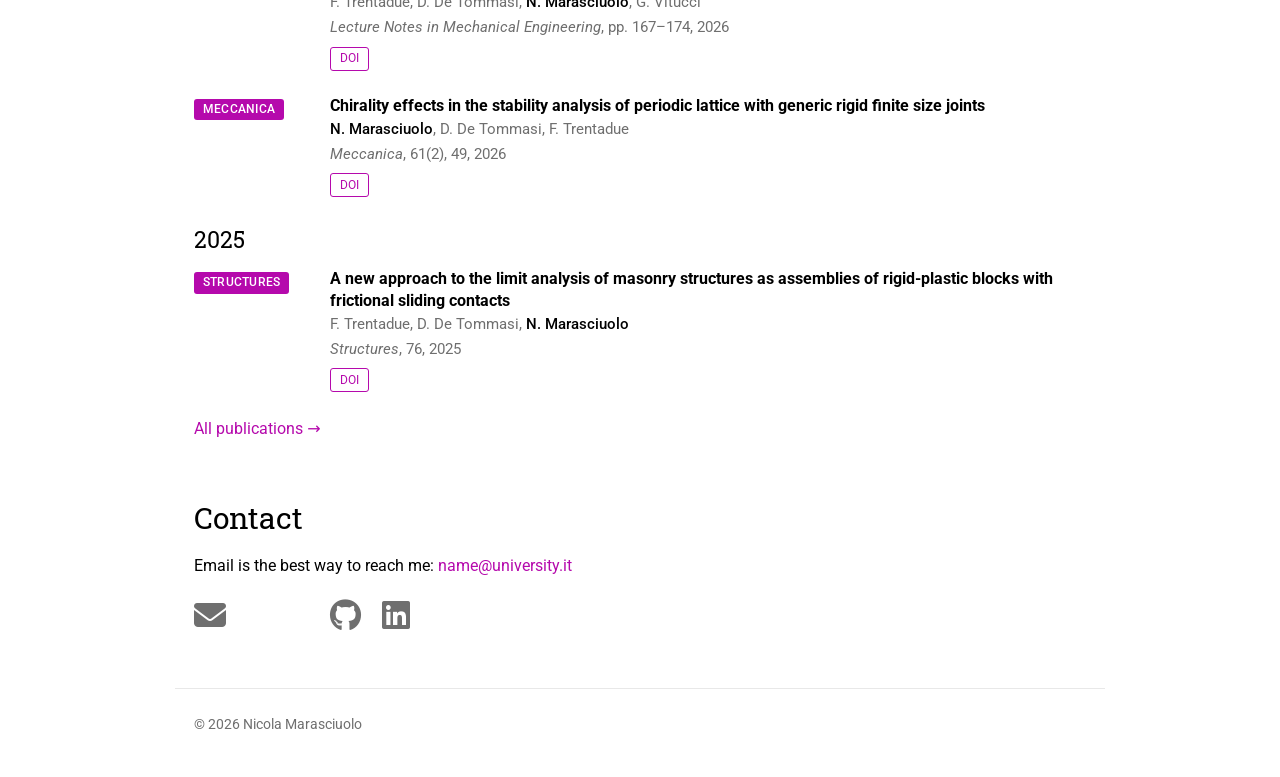
==== commit 6ca5020c: "Add files via upload" ====
--- a/index.html
+++ b/index.html
@@ -4,36 +4,26 @@
 <meta charset="utf-8">
 <meta name="viewport" content="width=device-width, initial-scale=1">
 <title>Nicola Marasciuolo</title>
-<meta name="description" content="Postdoctoral researcher in structural mechanics: lattice metamaterials, homogenization, continuum modeling.">
+<meta name="description" content="Postdoctoral Researcher in Solid and Structural Mechanics: lattice metamaterials, homogenization, continuum modeling.">
 <script>try{document.documentElement.dataset.theme=localStorage.getItem("tema")||(matchMedia("(prefers-color-scheme:dark)").matches?"dark":"light")}catch(e){document.documentElement.dataset.theme="light"}</script>
 <link rel="preconnect" href="https://fonts.googleapis.com">
 <link rel="preconnect" href="https://fonts.gstatic.com" crossorigin>
 <link href="https://fonts.googleapis.com/css2?family=Roboto:wght@300;400;500;700&family=Roboto+Slab:wght@300;400;700&display=swap" rel="stylesheet">
 <link rel="stylesheet" href="https://cdnjs.cloudflare.com/ajax/libs/academicons/1.9.4/css/academicons.min.css">
 <link rel="stylesheet" href="https://cdnjs.cloudflare.com/ajax/libs/font-awesome/6.5.2/css/all.min.css">
-<link rel="stylesheet" href="style.css?v=4">
+<link rel="stylesheet" href="style.css?v=5">
 </head>
 <body>
-<header class="nav">
-  <a class="brand" href="#top"><b>Nicola</b> Marasciuolo</a>
-  <nav>
-    <a href="#about">About</a>
-    <a href="#research">Research</a>
-    <a href="#news">News</a>
-    <a href="#publications">Publications</a>
-    <a href="#contact">Contact</a>
-    <button id="theme" type="button" aria-label="Switch between light and dark theme"><span class="ico"></span><span id="theme-label">Dark</span></button>
-  </nav>
-</header>
+<header class="nav" id="site-header"></header>
 
 <main id="top">
   <section class="hero">
     <div class="hero-text">
       <h1><b>Nicola</b> Marasciuolo</h1>
-      <p class="role">Postdoctoral researcher in structural mechanics, [University / Department]</p>
+      <p class="role">Postdoctoral researcher in structural mechanics, DICAM, University of Trento</p>
       <p class="lead">I study how periodic lattices lose stability, and how to describe that behavior with continuum models simple enough to design with.</p>
       <p class="actions">
-        <a class="btn" href="#publications">Read my publications</a>
+        <a class="btn" href="publications.html">Read my publications</a>
         <a class="btn ghost" href="assets/cv.pdf">Download CV</a>
       </p>
     </div>
@@ -76,8 +66,9 @@
   </section>
 
   <section id="publications" class="block">
-    <h2>Publications</h2>
-    <div id="pub-list" class="pubs"></div>
+    <h2>Selected publications</h2>
+    <div id="pub-list" class="pubs" data-limit="3"></div>
+    <p class="more"><a href="publications.html">All publications →</a></p>
   </section>
 
   <section id="contact" class="block">
@@ -88,15 +79,15 @@
       <li><a href="https://scholar.google.com/citations?user=6_VzYNsAAAAJ&amp;hl=en&amp;oi=ao" title="Google Scholar" aria-label="Google Scholar"><i class="ai ai-google-scholar"></i></a></li>
       <li><a href="https://orcid.org/0000-0002-2807-3899" title="ORCID" aria-label="ORCID"><i class="ai ai-orcid"></i></a></li>
       <li><a href="https://www.researchgate.net/profile/Nicola-Marasciuolo?ev=hdr_xprf" title="ResearchGate" aria-label="ResearchGate"><i class="ai ai-researchgate"></i></a></li>
-      <li><a href="https://www.scopus.com/" title="Scopus" aria-label="Scopus"><i class="ai ai-scopus"></i></a></li>
+      <li><a href="https://www.scopus.com/authid/detail.uri?authorId=57846655000" title="Scopus" aria-label="Scopus"><i class="ai ai-scopus"></i></a></li>
       <li><a href="https://github.com/NicolaMarasciuolo" title="GitHub" aria-label="GitHub"><i class="fa-brands fa-github"></i></a></li>
       <li><a href="https://www.linkedin.com/in/nicola-marasciuolo-9916451b7/" title="LinkedIn" aria-label="LinkedIn"><i class="fa-brands fa-linkedin"></i></a></li>
     </ul>
   </section>
 </main>
 
-<footer>© <span id="year"></span> Nicola Marasciuolo</footer>
-<script src="dati.js?v=4"></script>
-<script src="script.js?v=4"></script>
+<footer id="site-footer"></footer>
+<script src="dati.js?v=5"></script>
+<script src="script.js?v=5"></script>
 </body>
 </html>
--- a/style.css
+++ b/style.css
@@ -61,3 +61,11 @@
 .social a:hover{color:var(--macro);text-decoration:none}
 footer{max-width:var(--max);margin:3.5rem auto 0;padding:1.5rem 1.2rem 2.5rem;color:var(--muted);font-size:.9rem;border-top:1px solid var(--line)}
 @media (max-width:760px){.hero{grid-template-columns:1fr}.about-grid{flex-direction:column}.news li{grid-template-columns:1fr;gap:0}.bib li{grid-template-columns:1fr;gap:.3rem}}
+
+.nav nav a.active{color:var(--macro)}
+.page-head{padding-top:3rem!important}
+.page-head h1{font-size:clamp(2rem,4.5vw,2.6rem);margin-bottom:.3em}
+.sub{color:var(--muted);max-width:68ch;margin:0 0 .5rem}
+.list{padding-top:1.5rem!important}
+.more{margin:1.2rem 0 0}
+.empty{color:var(--muted)}
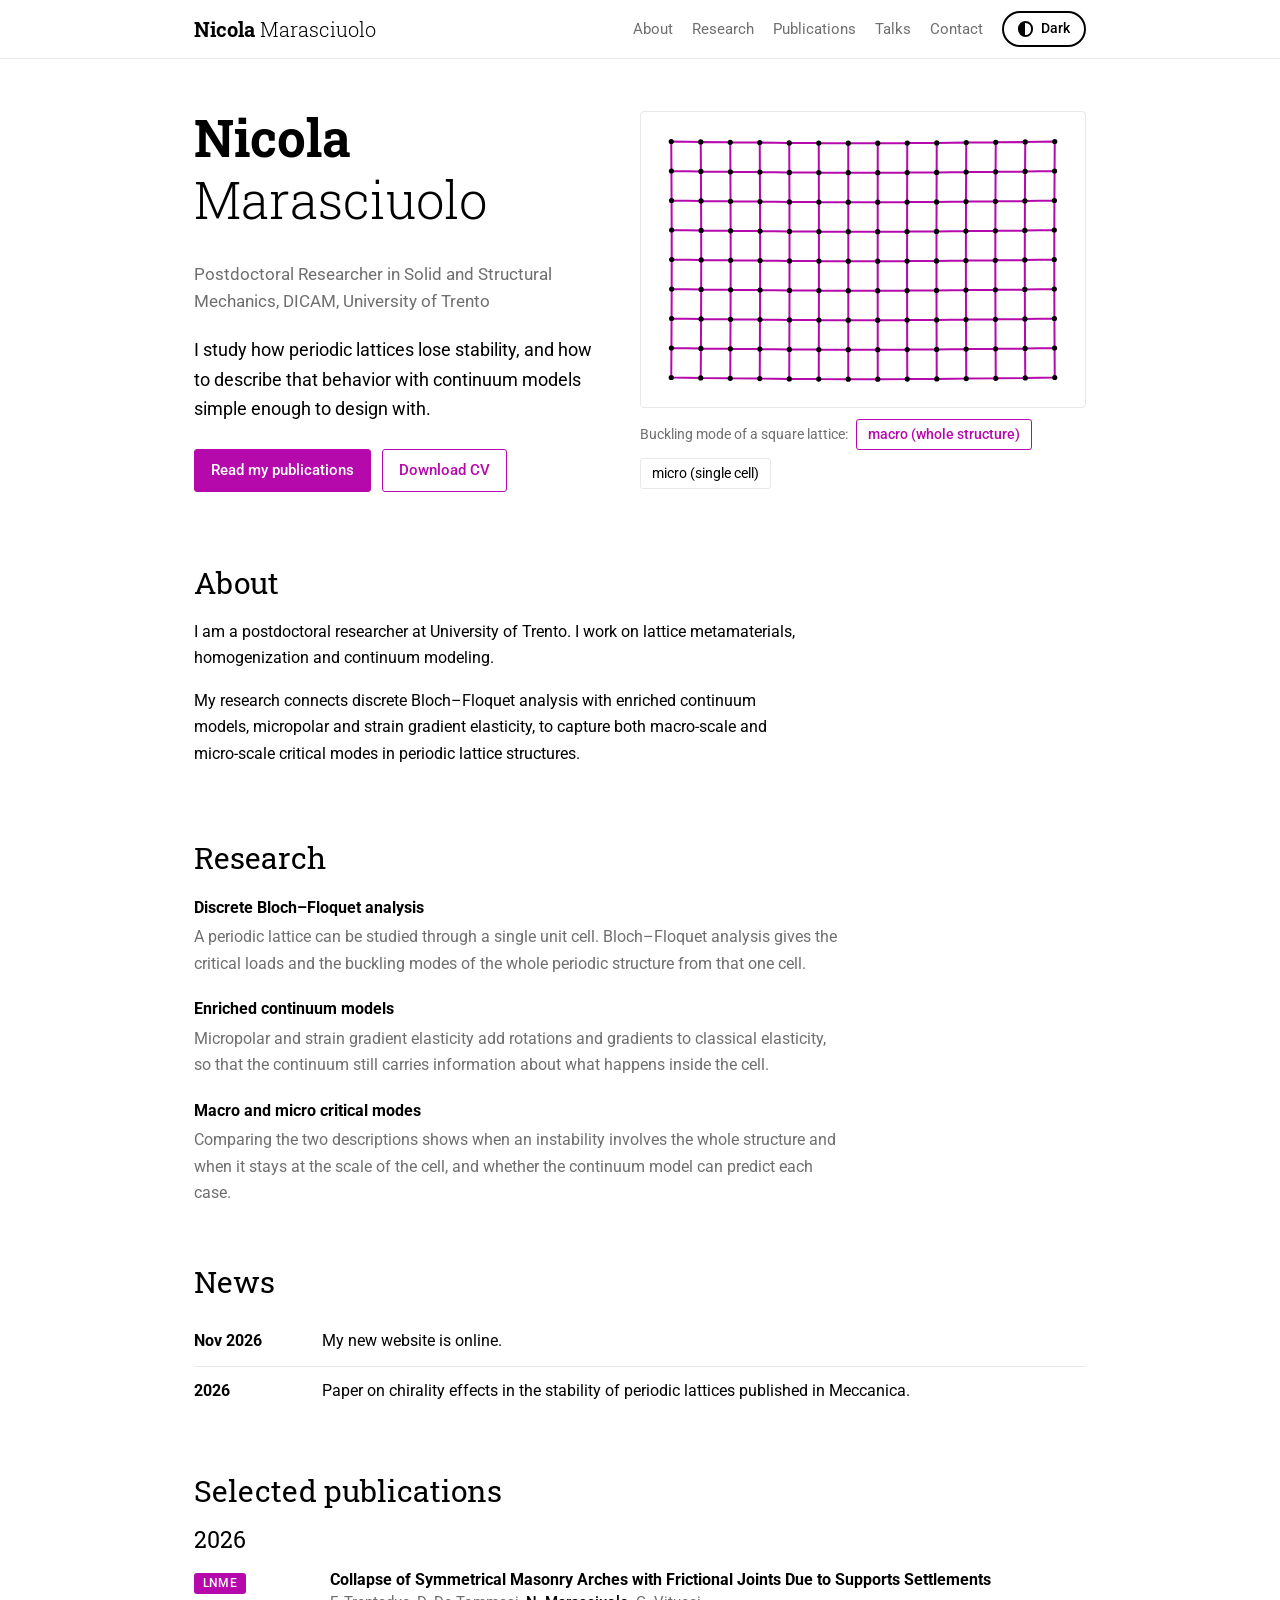
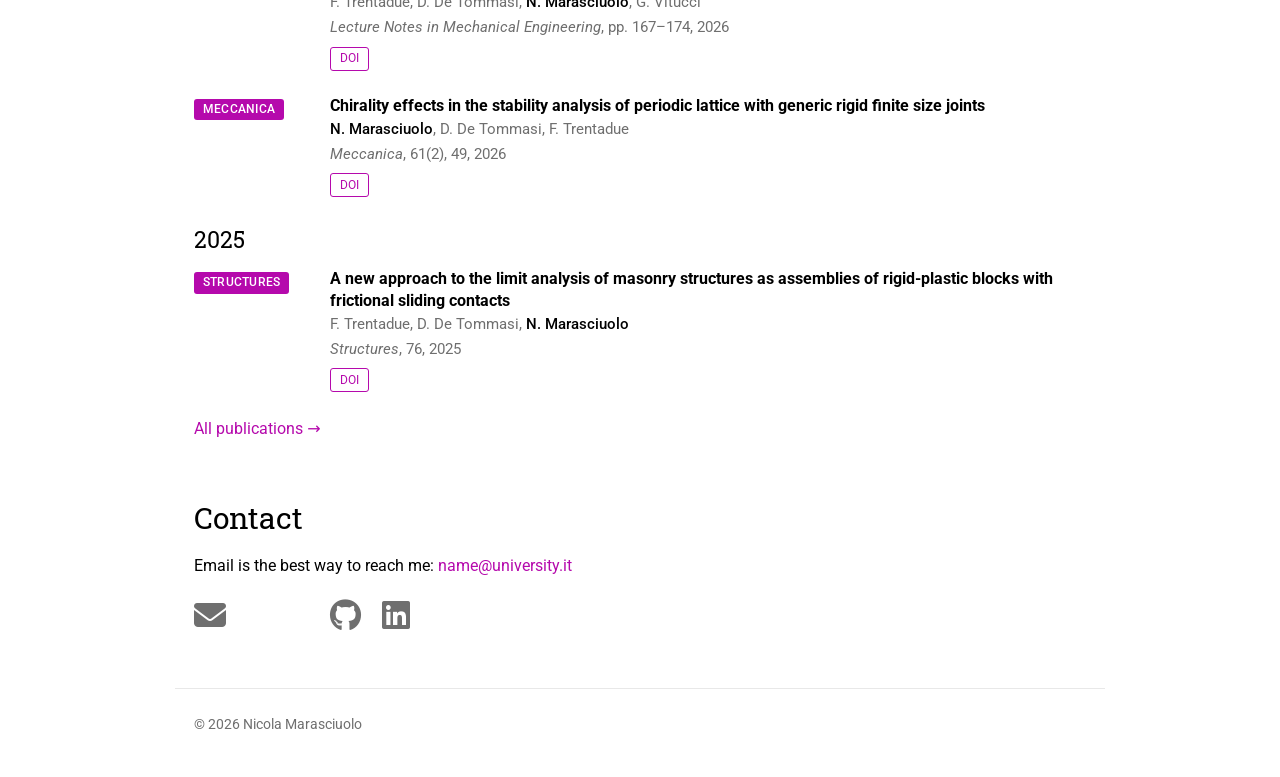
==== commit 6a9b7145: "Add files via upload" ====
--- a/index.html
+++ b/index.html
@@ -20,7 +20,7 @@
   <section class="hero">
     <div class="hero-text">
       <h1><b>Nicola</b> Marasciuolo</h1>
-      <p class="role">Postdoctoral researcher in structural mechanics, DICAM, University of Trento</p>
+      <p class="role">Postdoctoral Researcher in Solid and Structural Mechanics, DICAM, University of Trento</p>
       <p class="lead">I study how periodic lattices lose stability, and how to describe that behavior with continuum models simple enough to design with.</p>
       <p class="actions">
         <a class="btn" href="publications.html">Read my publications</a>
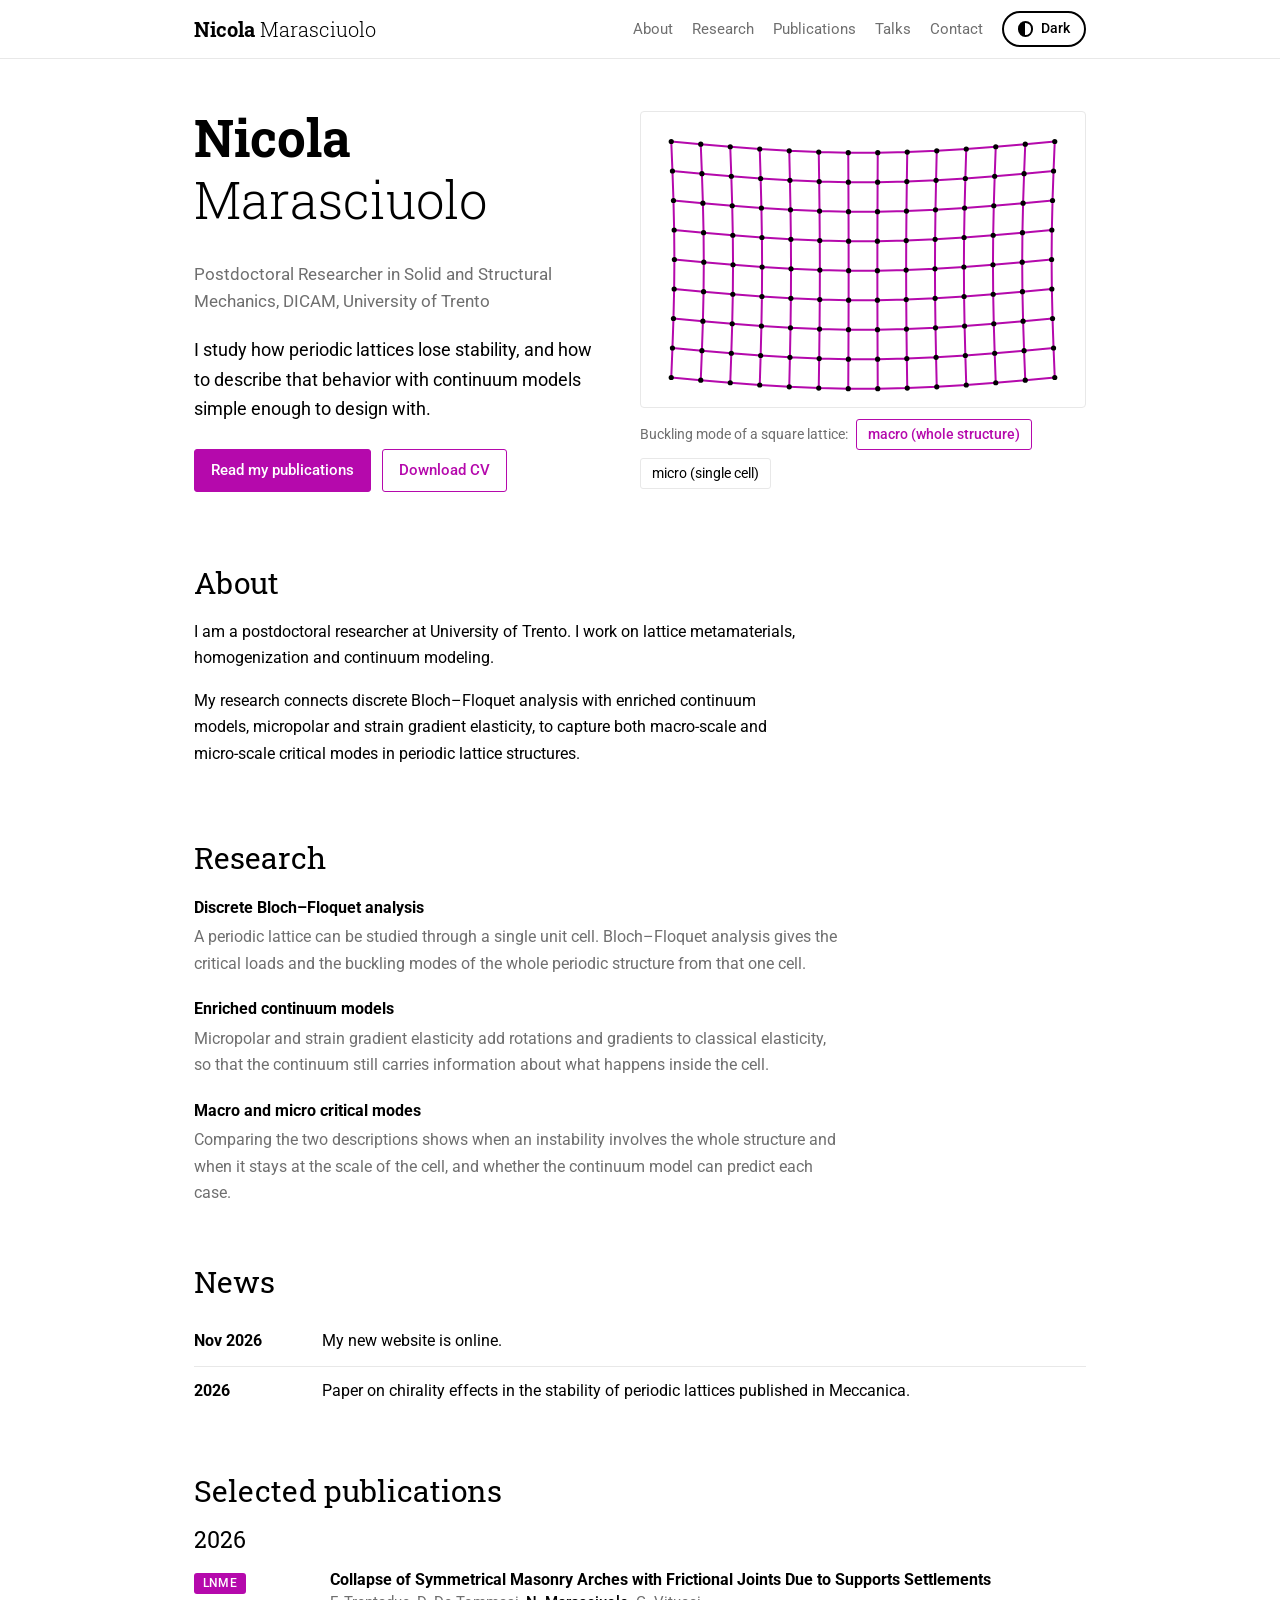
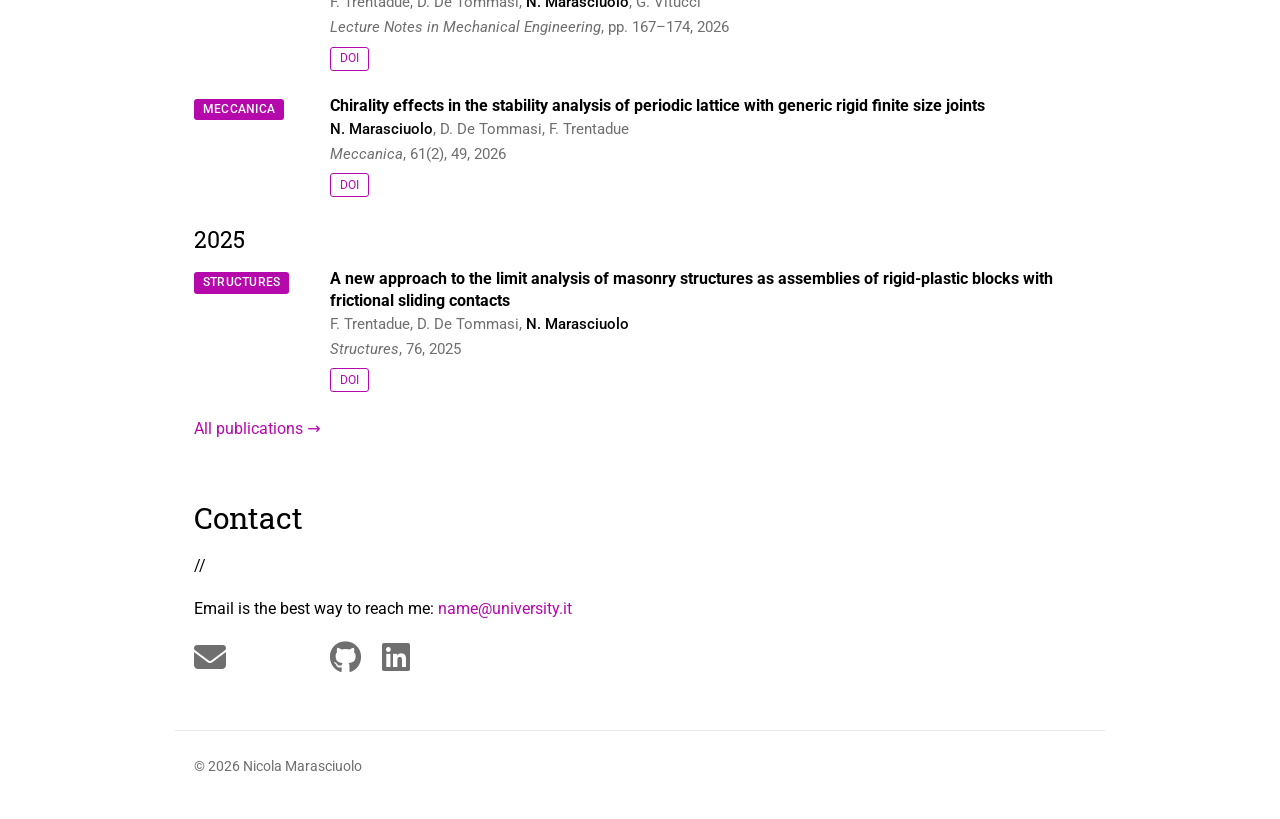
==== commit 2917d672: "Add files via upload" ====
--- a/index.html
+++ b/index.html
@@ -73,7 +73,7 @@
 
   <section id="contact" class="block">
     <h2>Contact</h2>
-    <p>Email is the best way to reach me: <a href="mailto:name@university.it">name@university.it</a></p>
+//    <p>Email is the best way to reach me: <a href="mailto:name@university.it">name@university.it</a></p>
     <ul class="social">
       <li><a href="mailto:name@university.it" title="Email" aria-label="Email"><i class="fa-solid fa-envelope"></i></a></li>
       <li><a href="https://scholar.google.com/citations?user=6_VzYNsAAAAJ&amp;hl=en&amp;oi=ao" title="Google Scholar" aria-label="Google Scholar"><i class="ai ai-google-scholar"></i></a></li>
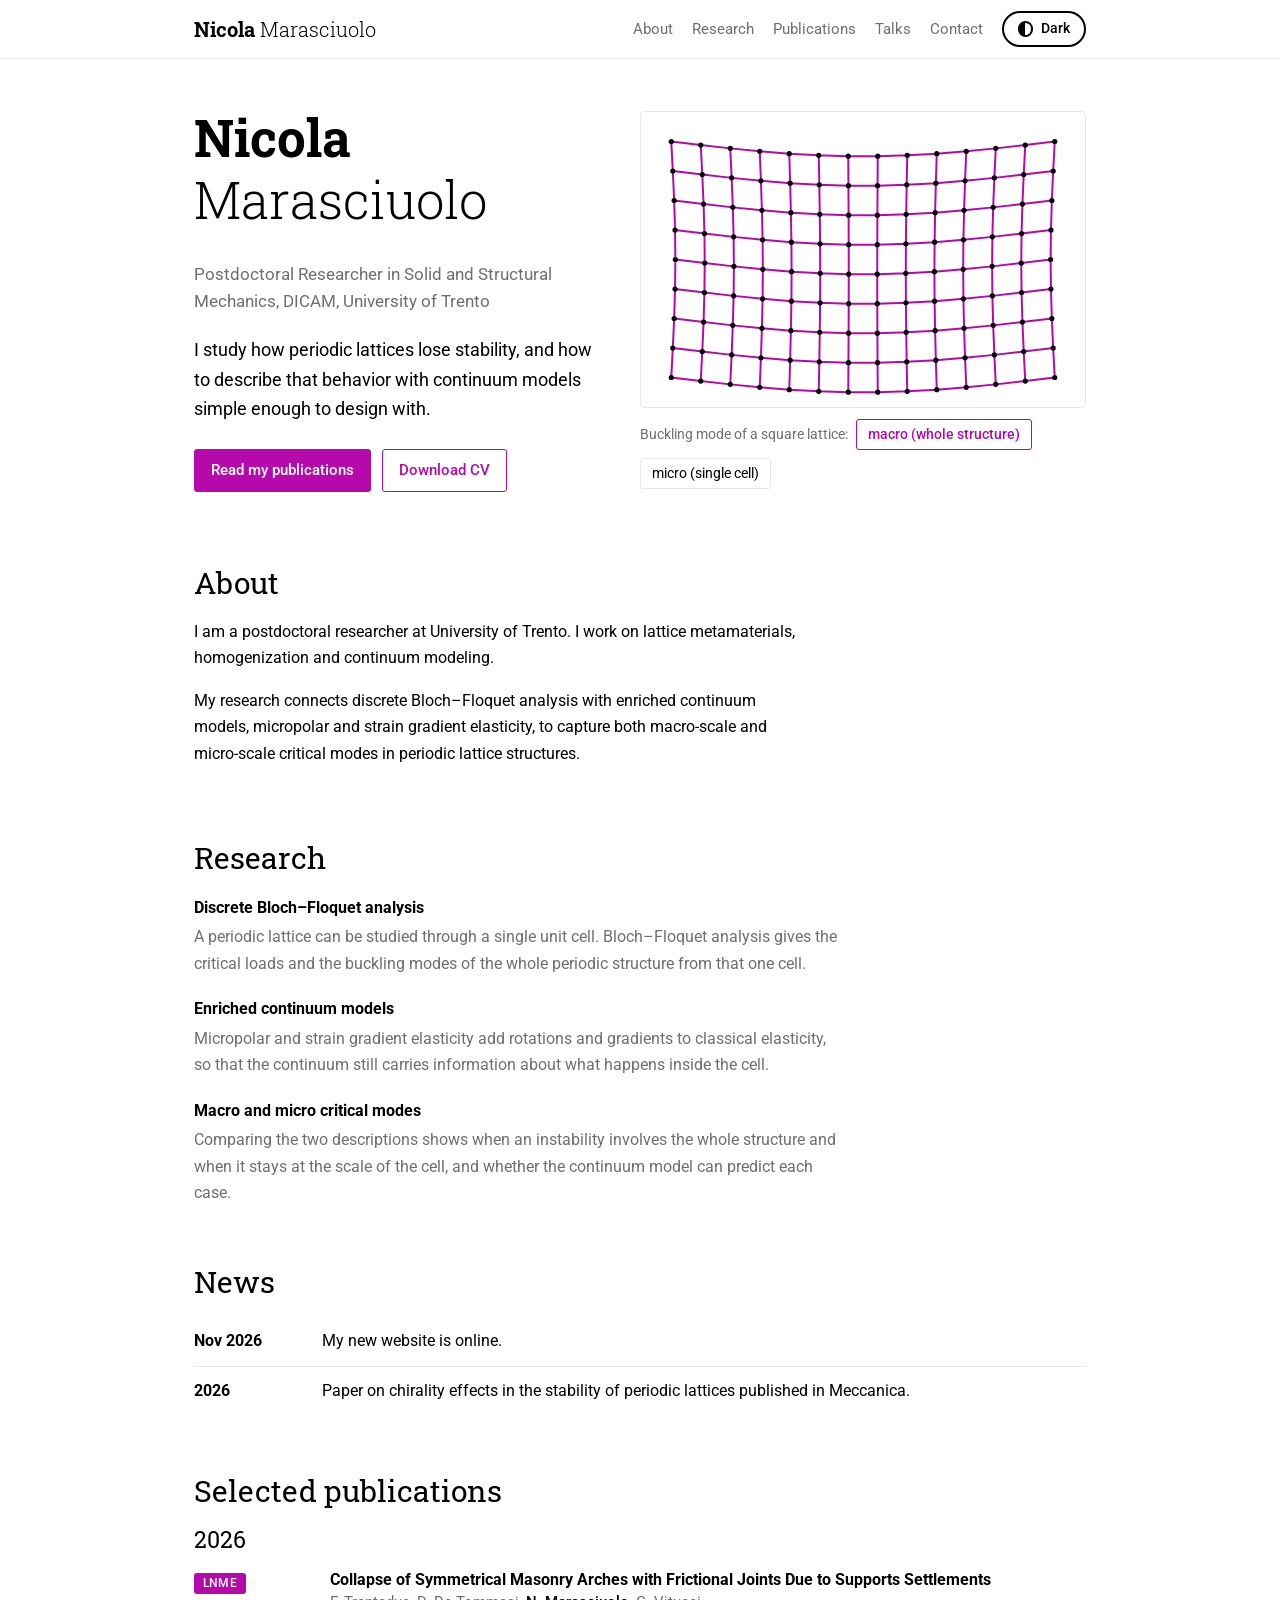
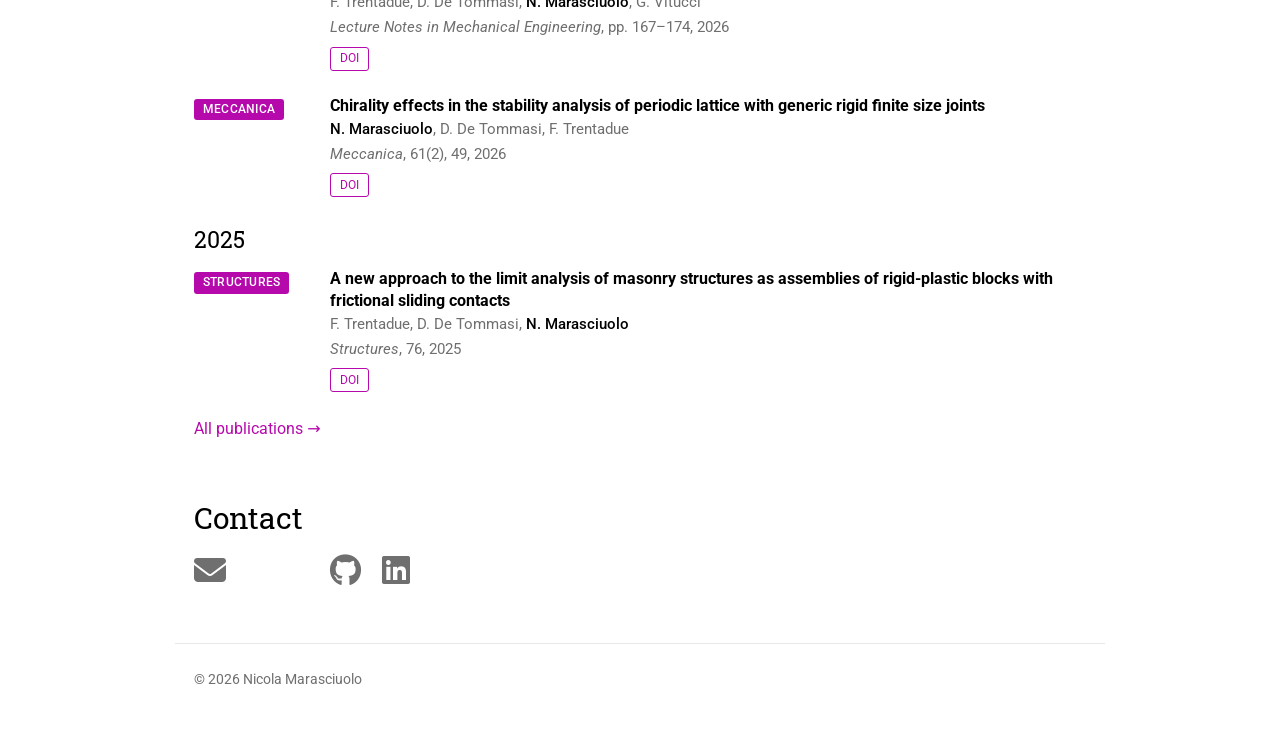
==== commit 99c6f33f: "Add files via upload" ====
--- a/index.html
+++ b/index.html
@@ -73,7 +73,7 @@
 
   <section id="contact" class="block">
     <h2>Contact</h2>
-//    <p>Email is the best way to reach me: <a href="mailto:name@university.it">name@university.it</a></p>
+<!--    <p>Email is the best way to reach me: <a href="mailto:name@university.it">name@university.it</a></p>-->
     <ul class="social">
       <li><a href="mailto:name@university.it" title="Email" aria-label="Email"><i class="fa-solid fa-envelope"></i></a></li>
       <li><a href="https://scholar.google.com/citations?user=6_VzYNsAAAAJ&amp;hl=en&amp;oi=ao" title="Google Scholar" aria-label="Google Scholar"><i class="ai ai-google-scholar"></i></a></li>
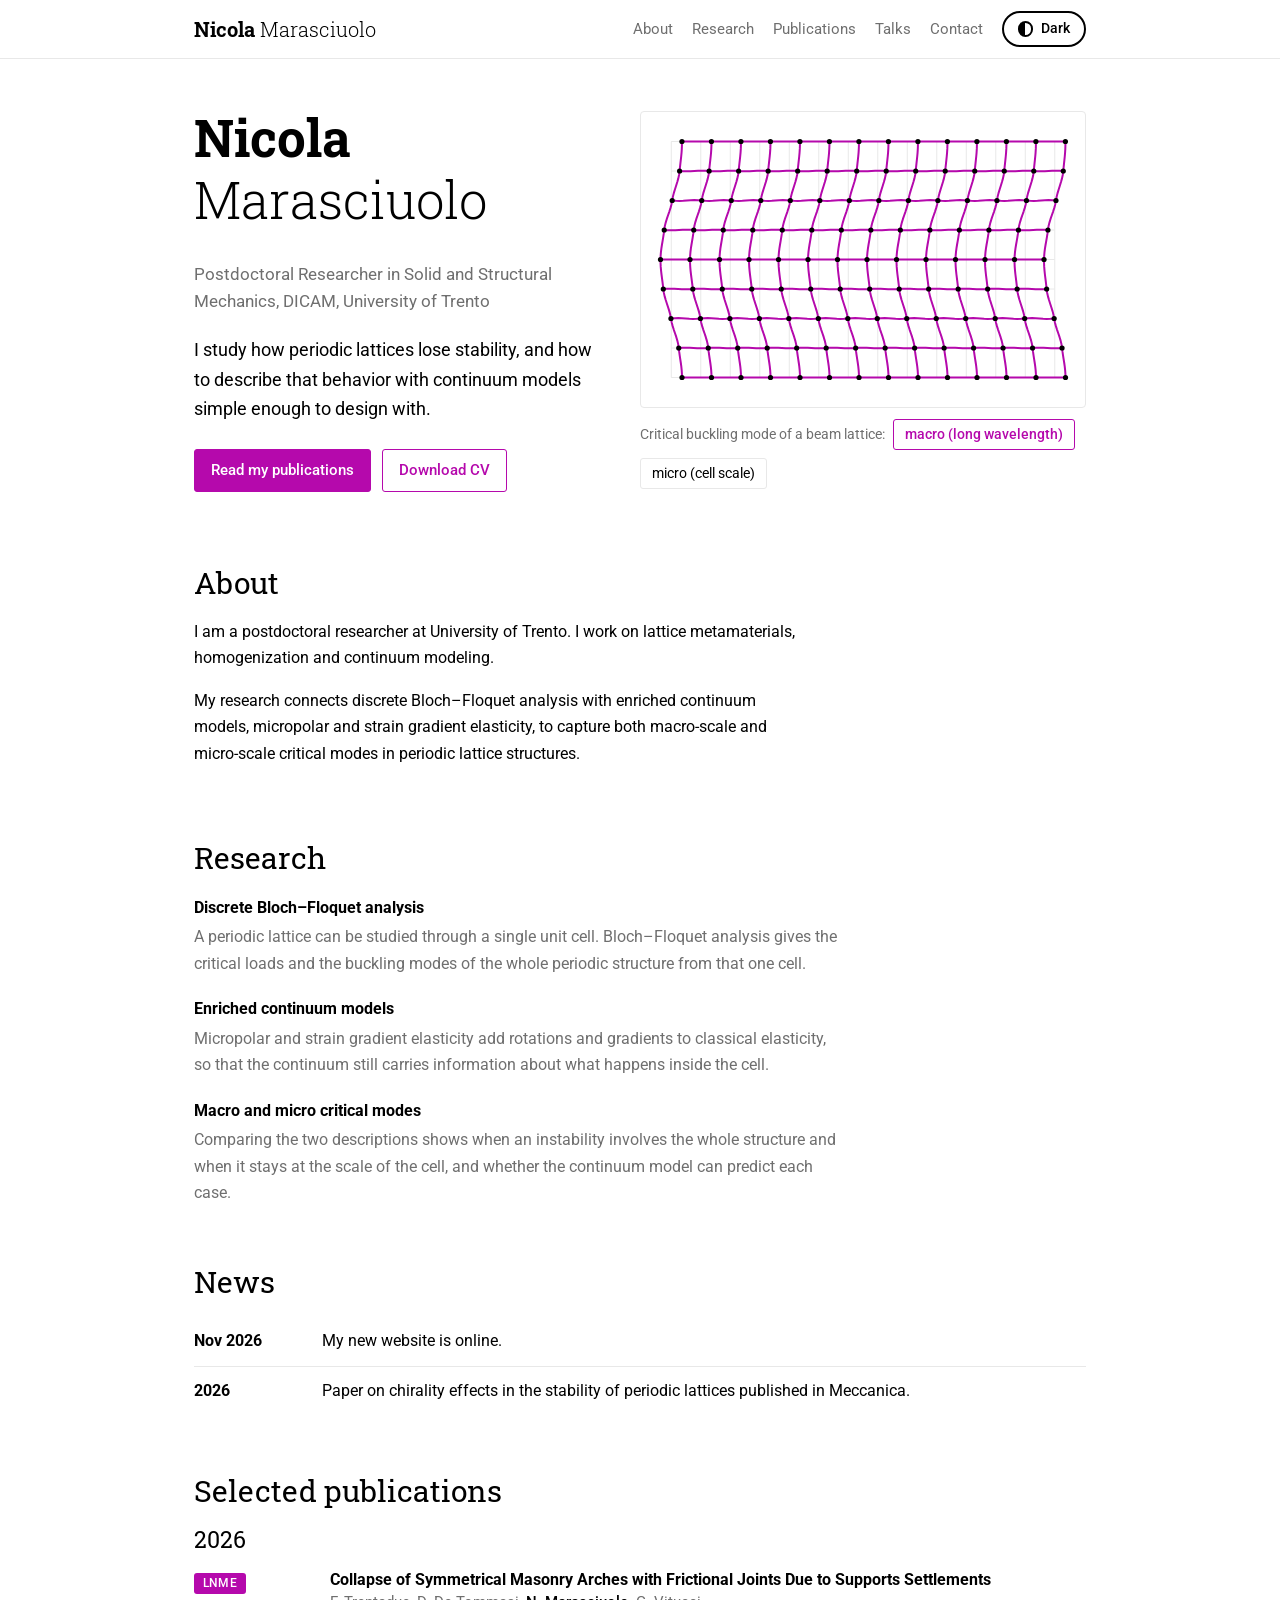
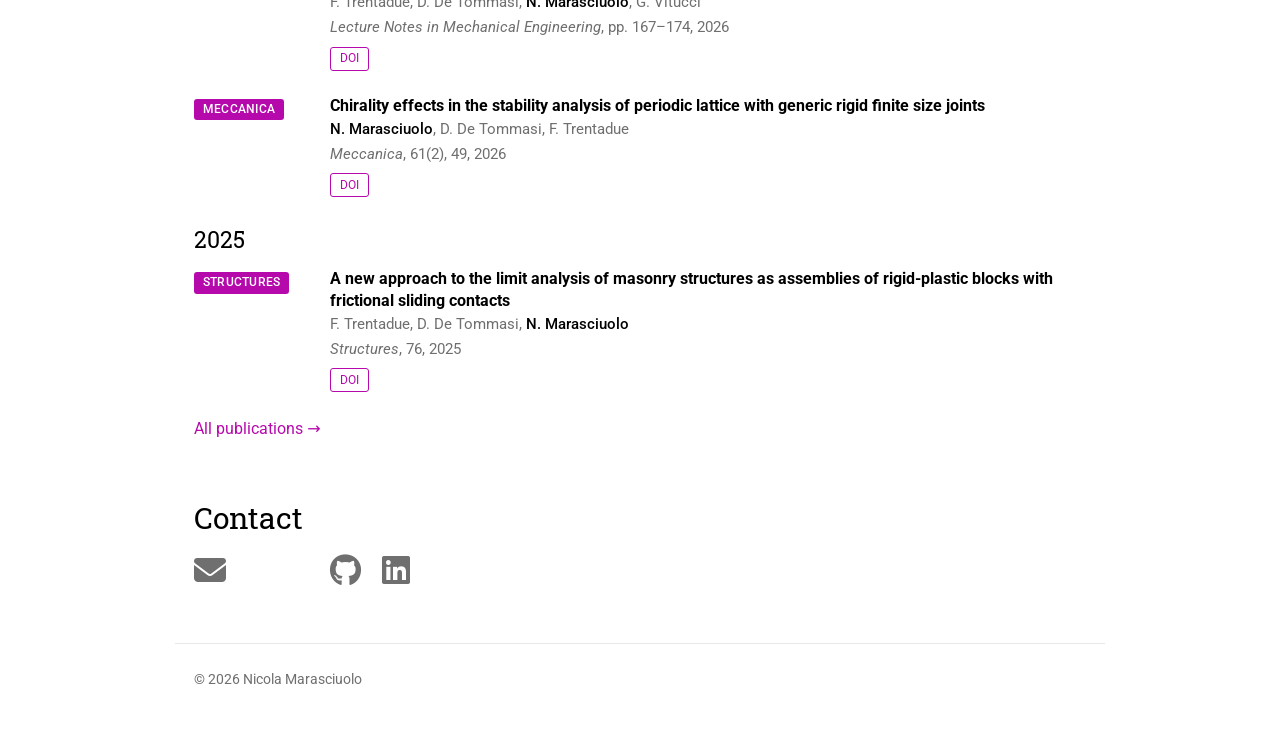
==== commit 7574ba89: "Add files via upload" ====
--- a/index.html
+++ b/index.html
@@ -28,11 +28,11 @@
       </p>
     </div>
     <figure class="hero-fig">
-      <canvas id="lattice" role="img" aria-label="Animation of a square lattice buckling in a long-wavelength mode or in a cell-scale mode"></canvas>
+      <canvas id="lattice" role="img" aria-label="Deformed shape of a square lattice of flexible beams in a long-wavelength (macro) or cell-scale (micro) critical buckling mode"></canvas>
       <figcaption>
-        <span>Buckling mode of a square lattice:</span>
-        <button class="mode macro" aria-pressed="true" data-mode="macro">macro (whole structure)</button>
-        <button class="mode micro" aria-pressed="false" data-mode="micro">micro (single cell)</button>
+        <span>Critical buckling mode of a beam lattice:</span>
+        <button class="mode macro" aria-pressed="true" data-mode="macro">macro (long wavelength)</button>
+        <button class="mode micro" aria-pressed="false" data-mode="micro">micro (cell scale)</button>
       </figcaption>
     </figure>
   </section>
@@ -73,7 +73,7 @@
 
   <section id="contact" class="block">
     <h2>Contact</h2>
-<!--    <p>Email is the best way to reach me: <a href="mailto:name@university.it">name@university.it</a></p>-->
+    <!--<p>Email is the best way to reach me: <a href="mailto:name@university.it">name@university.it</a></p>-->
     <ul class="social">
       <li><a href="mailto:name@university.it" title="Email" aria-label="Email"><i class="fa-solid fa-envelope"></i></a></li>
       <li><a href="https://scholar.google.com/citations?user=6_VzYNsAAAAJ&amp;hl=en&amp;oi=ao" title="Google Scholar" aria-label="Google Scholar"><i class="ai ai-google-scholar"></i></a></li>
@@ -88,6 +88,6 @@
 
 <footer id="site-footer"></footer>
 <script src="dati.js?v=5"></script>
-<script src="script.js?v=5"></script>
+<script src="script.js?v=6"></script>
 </body>
 </html>
